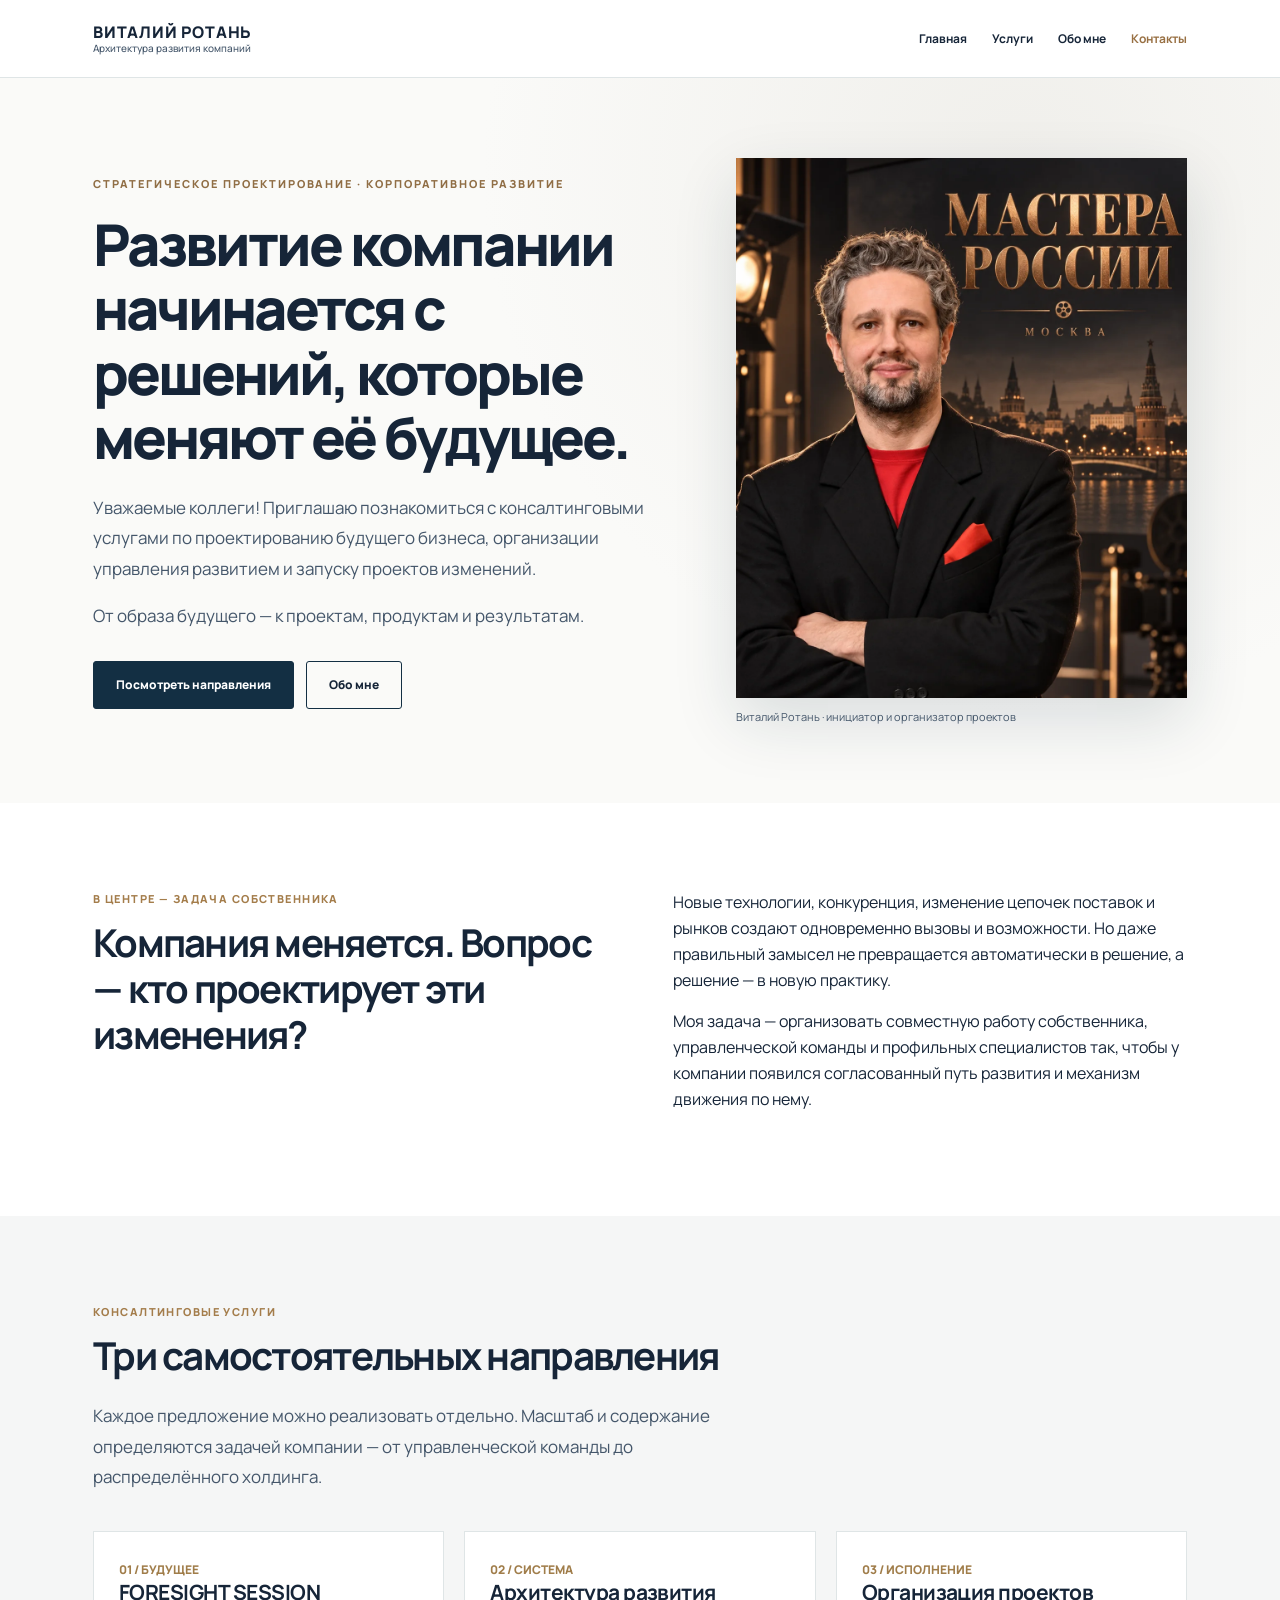
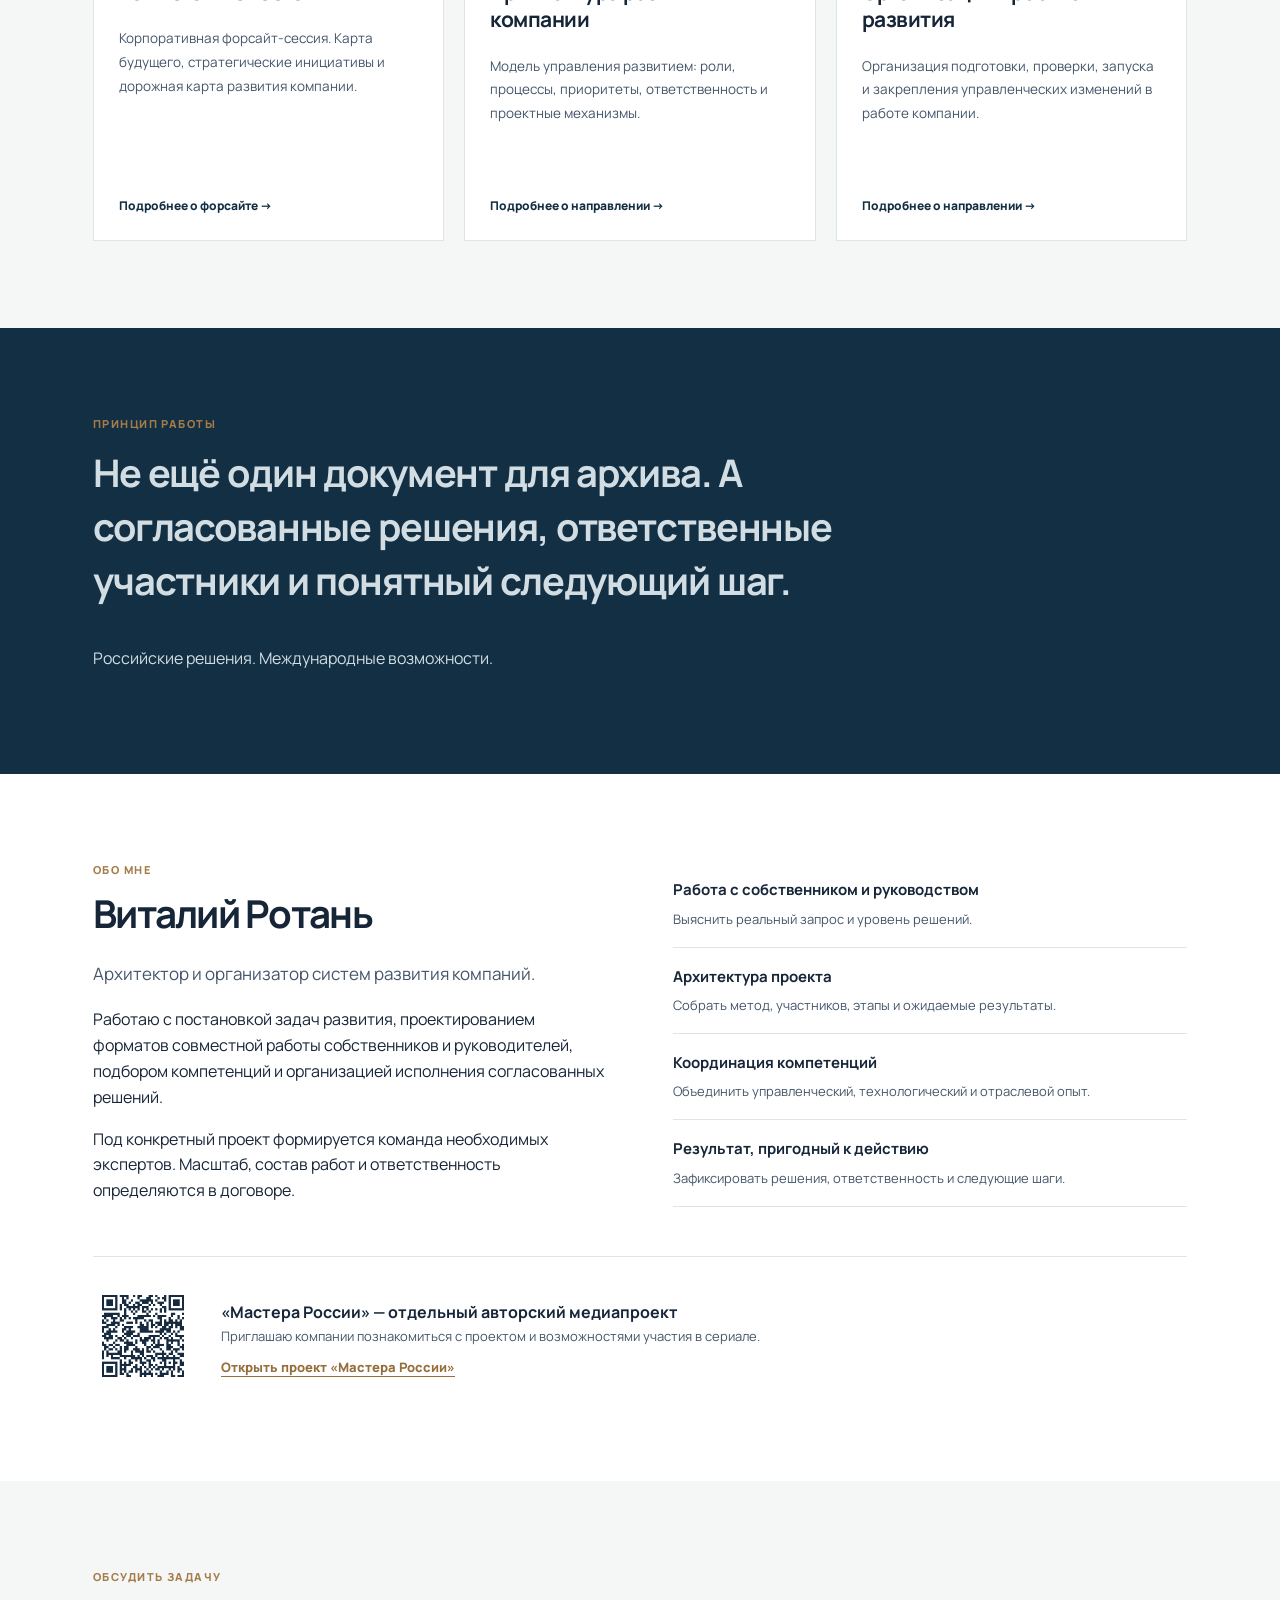
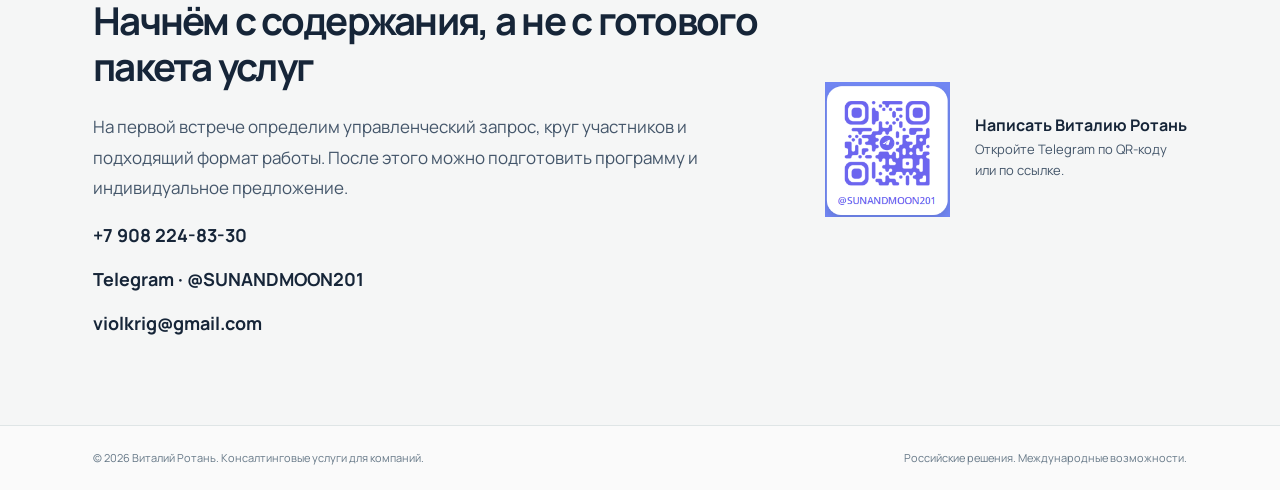
==== index.html @ f014b750 "Initial commit" ====
<!doctype html><html lang="ru"><head><meta charset="UTF-8"><meta name="viewport" content="width=device-width,initial-scale=1"><meta name="description" content="Архитектура развития компаний, форсайт-сессии и организация проектов изменений. Виталий Ротань."><title>Виталий Ротань — консалтинг и развитие компаний</title><link rel="stylesheet" href="style.css"></head><body><header class="header"><div class="container header-inner"><a class="brand" href="index.html">ВИТАЛИЙ РОТАНЬ<small>Архитектура развития компаний</small></a><button class="mobile-menu" type="button" onclick="document.querySelector('.nav').classList.toggle('open')" aria-label="Открыть меню">Меню ☰</button><nav class="nav"><a href="index.html">Главная</a><a href="index.html#services">Услуги</a><a href="index.html#about">Обо мне</a><a class="link-accent" href="index.html#contacts">Контакты</a></nav></div></header><main><section class="hero"><div class="container hero-grid"><div><div class="eyebrow">Стратегическое проектирование · корпоративное развитие</div><h1>Развитие компании начинается с решений, которые меняют её будущее.</h1><p class="lead">Уважаемые коллеги! Приглашаю познакомиться с консалтинговыми услугами по проектированию будущего бизнеса, организации управления развитием и запуску проектов изменений.</p><p class="lead">От образа будущего — к проектам, продуктам и результатам.</p><div class="buttons"><a class="btn dark" href="#services">Посмотреть направления</a><a class="btn" href="#about">Обо мне</a></div></div><div><img class="hero-image" src="portrait.png" alt="Деловой портрет Виталия Ротань на фоне проекта Мастера России"><p class="photo-caption">Виталий Ротань · инициатор и организатор проектов</p></div></div></section>
<section class="section"><div class="container two"><div><div class="overline">В центре — задача собственника</div><h2>Компания меняется. Вопрос — кто проектирует эти изменения?</h2></div><div><p>Новые технологии, конкуренция, изменение цепочек поставок и рынков создают одновременно вызовы и возможности. Но даже правильный замысел не превращается автоматически в решение, а решение — в новую практику.</p><p>Моя задача — организовать совместную работу собственника, управленческой команды и профильных специалистов так, чтобы у компании появился согласованный путь развития и механизм движения по нему.</p></div></div></section>
<section class="section tint" id="services"><div class="container"><div class="overline">Консалтинговые услуги</div><h2>Три самостоятельных направления</h2><p class="lead">Каждое предложение можно реализовать отдельно. Масштаб и содержание определяются задачей компании — от управленческой команды до распределённого холдинга.</p><div class="grid3"><a class="product" href="u1.html"><div class="num">01 / БУДУЩЕЕ</div><h3>FORESIGHT SESSION</h3><p>Корпоративная форсайт-сессия. Карта будущего, стратегические инициативы и дорожная карта развития компании.</p><span class="learn">Подробнее о форсайте →</span></a><a class="product" href="u2.html"><div class="num">02 / СИСТЕМА</div><h3>Архитектура развития компании</h3><p>Модель управления развитием: роли, процессы, приоритеты, ответственность и проектные механизмы.</p><span class="learn">Подробнее о направлении →</span></a><a class="product" href="u3.html"><div class="num">03 / ИСПОЛНЕНИЕ</div><h3>Организация проектов развития</h3><p>Организация подготовки, проверки, запуска и закрепления управленческих изменений в работе компании.</p><span class="learn">Подробнее о направлении →</span></a></div></div></section>
<section class="section deep"><div class="container"><div class="overline">Принцип работы</div><p class="statement">Не ещё один документ для архива. А согласованные решения, ответственные участники и понятный следующий шаг.</p><p>Российские решения. Международные возможности.</p></div></section>
<section class="section" id="about"><div class="container two"><div><div class="overline">Обо мне</div><h2>Виталий Ротань</h2><p class="lead">Архитектор и организатор систем развития компаний.</p><p>Работаю с постановкой задач развития, проектированием форматов совместной работы собственников и руководителей, подбором компетенций и организацией исполнения согласованных решений.</p><p>Под конкретный проект формируется команда необходимых экспертов. Масштаб, состав работ и ответственность определяются в договоре.</p></div><div><ul class="rule-list"><li><strong>Работа с собственником и руководством</strong><span>Выяснить реальный запрос и уровень решений.</span></li><li><strong>Архитектура проекта</strong><span>Собрать метод, участников, этапы и ожидаемые результаты.</span></li><li><strong>Координация компетенций</strong><span>Объединить управленческий, технологический и отраслевой опыт.</span></li><li><strong>Результат, пригодный к действию</strong><span>Зафиксировать решения, ответственность и следующие шаги.</span></li></ul></div></div><div class="container"><div class="project-callout"><a href="https://vitaliyrotan.github.io/masters-russia/#idea" target="_blank" rel="noopener"><img src="masters-qr.png" alt="QR-код проекта Мастера России"></a><div><strong>«Мастера России» — отдельный авторский медиапроект</strong><p>Приглашаю компании познакомиться с проектом и возможностями участия в сериале.</p><a class="textlink" href="https://vitaliyrotan.github.io/masters-russia/#idea" target="_blank" rel="noopener">Открыть проект «Мастера России»</a></div></div></div></section></main><section class="section tint" id="contacts"><div class="container contact-wrap"><div><div class="overline">Обсудить задачу</div><h2>Начнём с содержания, а не с готового пакета услуг</h2><p class="lead">На первой встрече определим управленческий запрос, круг участников и подходящий формат работы. После этого можно подготовить программу и индивидуальное предложение.</p><div class="contact-lines"><a href="tel:+79082248330">+7 908 224-83-30</a><a href="https://t.me/SUNANDMOON201" target="_blank" rel="noopener">Telegram · @SUNANDMOON201</a><a href="mailto:violkrig@gmail.com">violkrig@gmail.com</a></div></div><div class="qr-card"><a href="https://t.me/SUNANDMOON201" target="_blank" rel="noopener"><img src="telegram-qr.png" alt="QR-код Telegram Виталия Ротань"></a><div><strong>Написать Виталию Ротань</strong><p class="small">Откройте Telegram по QR-коду или по ссылке.</p></div></div></div></section><footer class="footer"><div class="container footer-inner"><span>© 2026 Виталий Ротань. Консалтинговые услуги для компаний.</span><span>Российские решения. Международные возможности.</span></div></footer></body></html>
---- style.css ----
@import url('https://fonts.googleapis.com/css2?family=Manrope:wght@400;500;600;700;800&display=swap');
:root{--ink:#162538;--mid:#44566a;--pale:#f5f6f5;--line:#dfe5e6;--accent:#b28a51;--deep:#132f43;--white:#fff}*{box-sizing:border-box}html{scroll-behavior:smooth}body{margin:0;font-family:Manrope,Arial,sans-serif;color:var(--ink);background:white;line-height:1.62}a{color:inherit;text-decoration:none}button{font:inherit}.container{max-width:1170px;margin:auto;padding:0 38px}.header{position:sticky;top:0;z-index:20;background:rgba(255,255,255,.96);border-bottom:1px solid var(--line);backdrop-filter:blur(16px)}.header-inner{display:flex;align-items:center;justify-content:space-between;min-height:77px;gap:22px}.brand{font-size:16px;letter-spacing:.05em;font-weight:800;line-height:1.25}.brand small{display:block;font-weight:500;letter-spacing:0;font-size:10px;color:var(--mid)}.nav{display:flex;gap:25px;align-items:center}.nav a{font-size:12px;font-weight:700}.nav a:hover{color:#946d3b}.link-accent{color:#987043!important}.hero{padding:80px 0 77px;background:radial-gradient(circle at 80% 13%,#f0efeb,transparent 45%),#fafaf8}.eyebrow{font-size:11px;text-transform:uppercase;letter-spacing:.18em;color:#906e45;font-weight:800}.hero-grid{display:grid;grid-template-columns:1.12fr .88fr;gap:70px;align-items:center}h1,h2,h3,p{margin-top:0}h1{font-size:clamp(38px,4.5vw,64px);line-height:1.12;letter-spacing:-.052em;margin:19px 0 23px;font-weight:800}h2{font-size:clamp(29px,3vw,42px);line-height:1.2;letter-spacing:-.045em;margin:0 0 22px}h3{font-size:21px;letter-spacing:-.025em;line-height:1.3}.lead{font-size:17px;line-height:1.8;color:var(--mid);max-width:650px}.small{font-size:13px;color:var(--mid)}.buttons{display:flex;gap:12px;flex-wrap:wrap;margin-top:29px}.btn{display:inline-flex;justify-content:center;align-items:center;min-height:48px;padding:12px 22px;border:1px solid var(--deep);font-size:12px;font-weight:800;border-radius:3px;transition:.15s}.btn.dark{background:var(--deep);color:white}.btn:hover{transform:translateY(-2px)}.hero-image{width:100%;max-height:540px;object-fit:cover;object-position:center 16%;display:block;box-shadow:0 23px 60px #182f3f24}.photo-caption{margin:10px 0 0;color:var(--mid);font-size:11px}.section{padding:87px 0}.section.tint{background:#f5f6f6}.section.deep{background:var(--deep);color:white}.section.deep p{color:#d1dde2}.overline{font-size:11px;letter-spacing:.13em;text-transform:uppercase;color:#a47d4b;font-weight:800;margin-bottom:12px}.intro{max-width:770px}.intro p{font-size:16px;color:var(--mid)}.grid3{display:grid;grid-template-columns:repeat(3,1fr);gap:20px;margin-top:38px}.product{border:1px solid var(--line);padding:28px 25px 24px;min-height:310px;display:flex;flex-direction:column;background:white}.product .num{color:#a07d4a;font-weight:800;font-size:12px}.product p{font-size:13.5px;color:var(--mid);line-height:1.75}.product .learn{margin-top:auto;font-weight:800;font-size:12px;padding-top:22px;color:var(--deep)}.product:hover{border-color:#b39465;box-shadow:0 12px 35px #10263c10}.statement{font-size:clamp(24px,3vw,38px);max-width:900px;line-height:1.43;font-weight:700;letter-spacing:-.03em}.two{display:grid;grid-template-columns:1fr 1fr;gap:65px;align-items:start}.rule-list{list-style:none;margin:0;padding:0}.rule-list li{padding:17px 0;border-bottom:1px solid var(--line)}.rule-list strong{display:block;font-size:15px}.rule-list span{display:block;color:var(--mid);font-size:13px;margin-top:6px}.identity{display:grid;grid-template-columns:150px 1fr;gap:34px;align-items:center}.identity img{width:150px;height:192px;object-fit:cover;object-position:center 9%}.project-callout{display:flex;align-items:center;gap:28px;border-top:1px solid var(--line);padding-top:29px;margin-top:36px}.project-callout img{width:100px;height:100px;object-fit:contain}.project-callout p{font-size:13px;color:var(--mid);margin-bottom:7px}.textlink{font-weight:800;font-size:13px;color:#966e3c;text-decoration:underline;text-underline-offset:4px}.contact-wrap{display:grid;grid-template-columns:1.3fr .7fr;gap:45px;align-items:center}.contact-lines{display:flex;flex-direction:column;gap:15px;font-size:18px;font-weight:700}.contact-lines a:hover{text-decoration:underline}.qr-card{display:flex;align-items:center;gap:20px}.qr-card img{width:135px;height:135px;object-fit:contain}.footer{border-top:1px solid var(--line);padding:23px 0;background:#fafafa;color:#667887;font-size:11px}.footer-inner{display:flex;justify-content:space-between;gap:12px}.subhero{padding:75px 0 72px;background:#f7f8f7}.subhero h1{max-width:950px}.subhero .lead{max-width:850px}.steps{counter-reset:step;display:grid;grid-template-columns:repeat(2,1fr);gap:18px;margin-top:35px}.step{padding:28px;border:1px solid var(--line);background:white}.step .n{font-size:12px;color:#a07d4a;font-weight:800}.step h3{margin:10px 0}.step p{font-size:13px;color:var(--mid);margin:0}.results{display:grid;grid-template-columns:repeat(3,1fr);gap:18px}.result{padding:23px;border-left:2px solid var(--accent);background:#fff}.result h3{font-size:16px}.result p{font-size:13px;color:var(--mid)}.banner{background:#f2f3f1;border-left:3px solid var(--accent);padding:27px 30px;margin-top:35px;font-size:15px}.mini-link{display:inline-block;margin-top:17px;font-size:12px;font-weight:800;text-decoration:underline;text-underline-offset:3px}.mobile-menu{display:none}.no-wrap{white-space:nowrap}
@media(max-width:840px){.container{padding:0 22px}.nav{gap:15px}.nav a{font-size:11px}.hero{padding:50px 0}.hero-grid{grid-template-columns:1fr;gap:28px}.hero-image{max-height:440px;object-fit:contain;object-position:left}.grid3,.results{grid-template-columns:1fr}.product{min-height:auto}.section{padding:62px 0}.two,.contact-wrap{grid-template-columns:1fr;gap:26px}.steps{grid-template-columns:1fr}.identity{grid-template-columns:110px 1fr;gap:18px}.identity img{width:110px;height:145px}.project-callout{gap:13px}.project-callout img{width:72px;height:72px}.contact-lines{font-size:15px}}
@media(max-width:570px){.header-inner{min-height:66px}.nav{display:none}.mobile-menu{display:block;background:transparent;border:0;color:var(--deep);font-weight:800;cursor:pointer}.nav.open{display:flex;position:absolute;top:65px;left:0;right:0;flex-direction:column;align-items:flex-start;gap:0;padding:12px 22px 20px;background:white;border-bottom:1px solid var(--line)}.nav.open a{padding:10px 0;width:100%;font-size:13px}h1{font-size:36px}.lead{font-size:15px}.buttons{flex-direction:column;align-items:stretch}.btn{width:100%}.contact-wrap{gap:24px}.footer-inner{flex-direction:column}.qr-card img{width:110px;height:110px}}
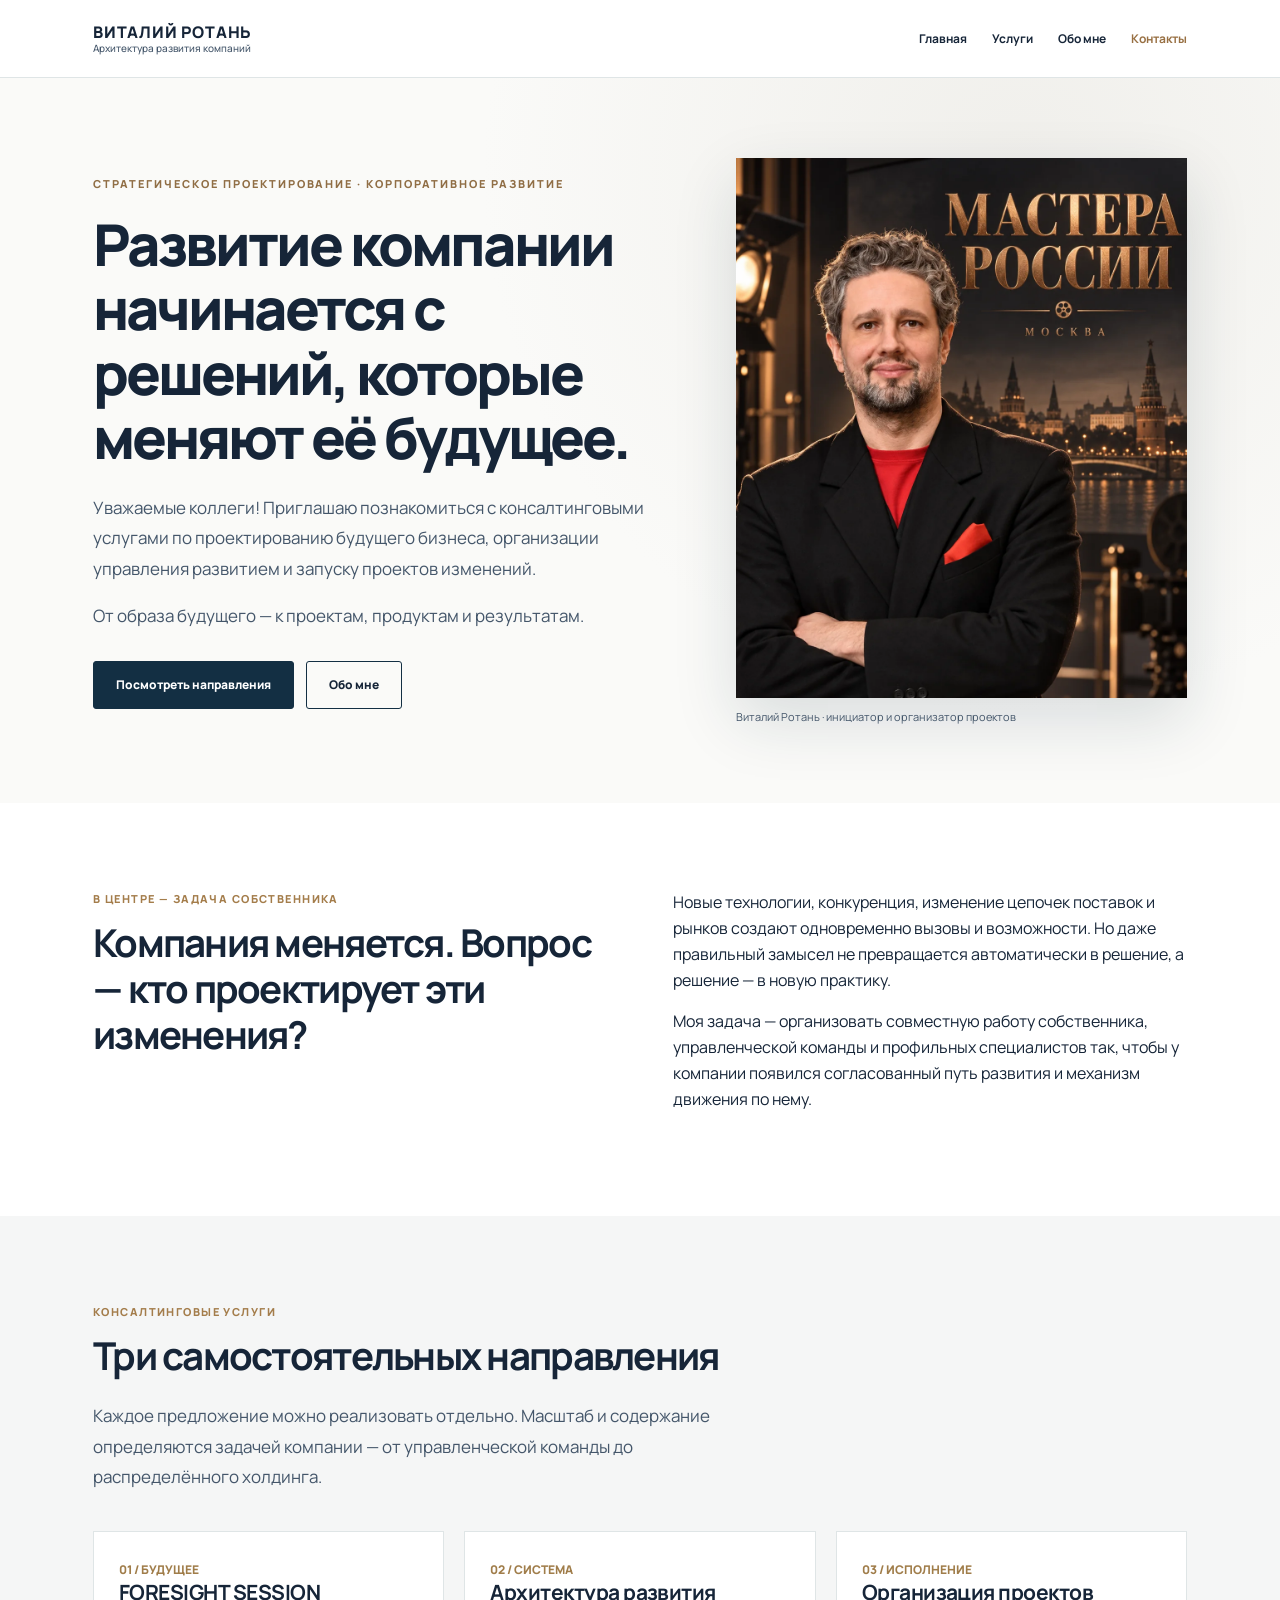
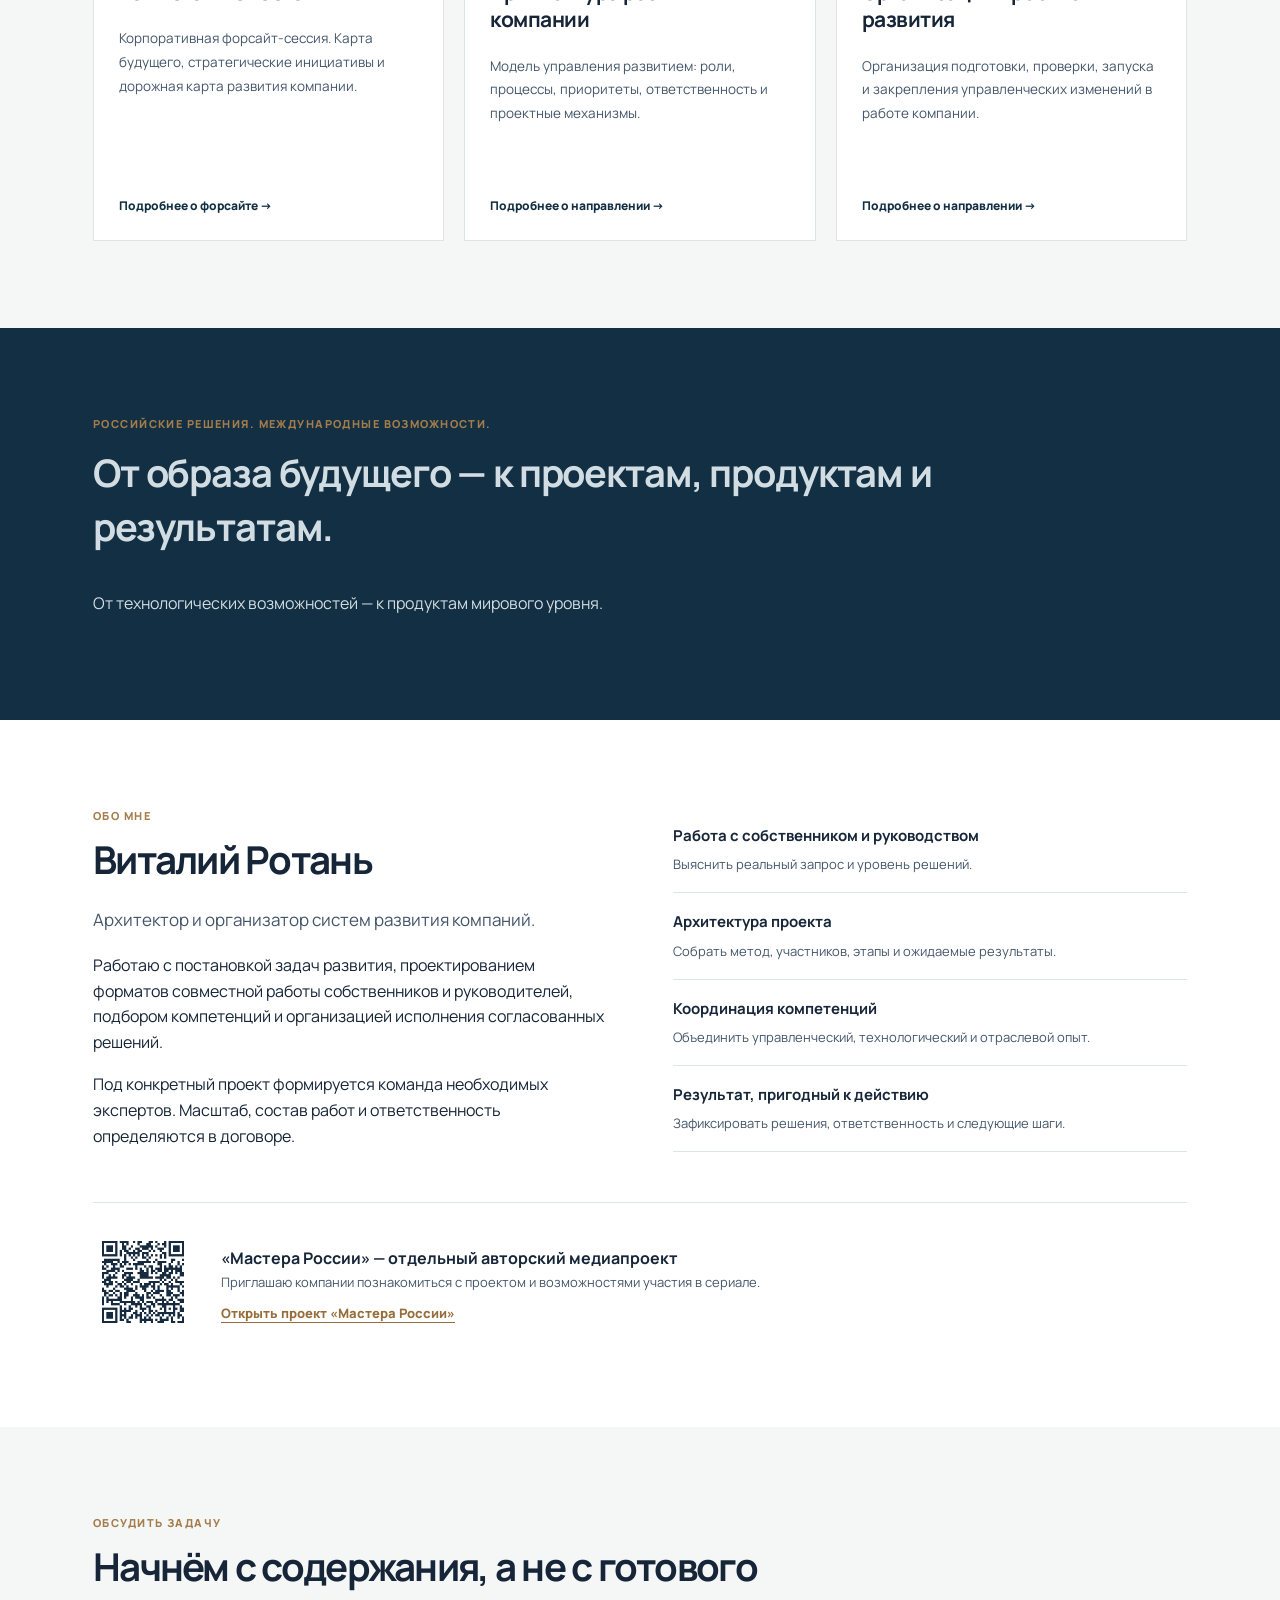
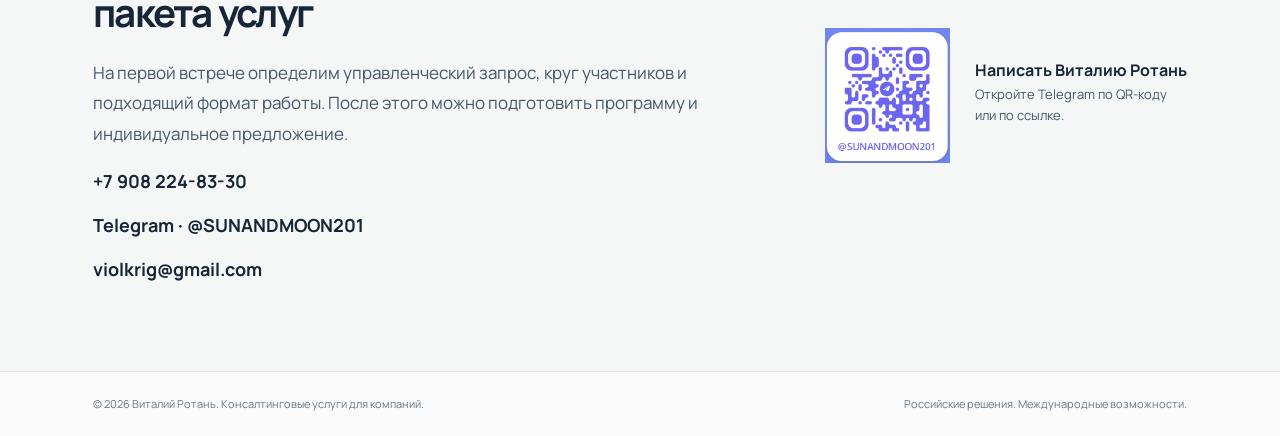
==== commit 42963ae1: "234" ====
--- a/index.html
+++ b/index.html
@@ -1,5 +1,6 @@
-<!doctype html><html lang="ru"><head><meta charset="UTF-8"><meta name="viewport" content="width=device-width,initial-scale=1"><meta name="description" content="Архитектура развития компаний, форсайт-сессии и организация проектов изменений. Виталий Ротань."><title>Виталий Ротань — консалтинг и развитие компаний</title><link rel="stylesheet" href="style.css"></head><body><header class="header"><div class="container header-inner"><a class="brand" href="index.html">ВИТАЛИЙ РОТАНЬ<small>Архитектура развития компаний</small></a><button class="mobile-menu" type="button" onclick="document.querySelector('.nav').classList.toggle('open')" aria-label="Открыть меню">Меню ☰</button><nav class="nav"><a href="index.html">Главная</a><a href="index.html#services">Услуги</a><a href="index.html#about">Обо мне</a><a class="link-accent" href="index.html#contacts">Контакты</a></nav></div></header><main><section class="hero"><div class="container hero-grid"><div><div class="eyebrow">Стратегическое проектирование · корпоративное развитие</div><h1>Развитие компании начинается с решений, которые меняют её будущее.</h1><p class="lead">Уважаемые коллеги! Приглашаю познакомиться с консалтинговыми услугами по проектированию будущего бизнеса, организации управления развитием и запуску проектов изменений.</p><p class="lead">От образа будущего — к проектам, продуктам и результатам.</p><div class="buttons"><a class="btn dark" href="#services">Посмотреть направления</a><a class="btn" href="#about">Обо мне</a></div></div><div><img class="hero-image" src="portrait.png" alt="Деловой портрет Виталия Ротань на фоне проекта Мастера России"><p class="photo-caption">Виталий Ротань · инициатор и организатор проектов</p></div></div></section>
+<!DOCTYPE html>
+<html lang="ru"><head><meta charset="utf-8"/><meta content="width=device-width,initial-scale=1" name="viewport"/><meta content="Архитектура развития компаний, форсайт-сессии и организация проектов изменений. Виталий Ротань." name="description"/><title>Виталий Ротань — консалтинг и развитие компаний</title><link href="style.css" rel="stylesheet"/></head><body><header class="header"><div class="container header-inner"><a class="brand" href="index.html">ВИТАЛИЙ РОТАНЬ<small>Архитектура развития компаний</small></a><button aria-label="Открыть меню" class="mobile-menu" onclick="document.querySelector('.nav').classList.toggle('open')" type="button">Меню ☰</button><nav class="nav"><a href="index.html">Главная</a><a href="index.html#services">Услуги</a><a href="index.html#about">Обо мне</a><a class="link-accent" href="index.html#contacts">Контакты</a></nav></div></header><main><section class="hero"><div class="container hero-grid"><div><div class="eyebrow">Стратегическое проектирование · корпоративное развитие</div><h1>Развитие компании начинается с решений, которые меняют её будущее.</h1><p class="lead">Уважаемые коллеги! Приглашаю познакомиться с консалтинговыми услугами по проектированию будущего бизнеса, организации управления развитием и запуску проектов изменений.</p><p class="lead">От образа будущего — к проектам, продуктам и результатам.</p><div class="buttons"><a class="btn dark" href="#services">Посмотреть направления</a><a class="btn" href="#about">Обо мне</a></div></div><div><img alt="Деловой портрет Виталия Ротань на фоне проекта Мастера России" class="hero-image" src="portrait.png"/><p class="photo-caption">Виталий Ротань · инициатор и организатор проектов</p></div></div></section>
 <section class="section"><div class="container two"><div><div class="overline">В центре — задача собственника</div><h2>Компания меняется. Вопрос — кто проектирует эти изменения?</h2></div><div><p>Новые технологии, конкуренция, изменение цепочек поставок и рынков создают одновременно вызовы и возможности. Но даже правильный замысел не превращается автоматически в решение, а решение — в новую практику.</p><p>Моя задача — организовать совместную работу собственника, управленческой команды и профильных специалистов так, чтобы у компании появился согласованный путь развития и механизм движения по нему.</p></div></div></section>
 <section class="section tint" id="services"><div class="container"><div class="overline">Консалтинговые услуги</div><h2>Три самостоятельных направления</h2><p class="lead">Каждое предложение можно реализовать отдельно. Масштаб и содержание определяются задачей компании — от управленческой команды до распределённого холдинга.</p><div class="grid3"><a class="product" href="u1.html"><div class="num">01 / БУДУЩЕЕ</div><h3>FORESIGHT SESSION</h3><p>Корпоративная форсайт-сессия. Карта будущего, стратегические инициативы и дорожная карта развития компании.</p><span class="learn">Подробнее о форсайте →</span></a><a class="product" href="u2.html"><div class="num">02 / СИСТЕМА</div><h3>Архитектура развития компании</h3><p>Модель управления развитием: роли, процессы, приоритеты, ответственность и проектные механизмы.</p><span class="learn">Подробнее о направлении →</span></a><a class="product" href="u3.html"><div class="num">03 / ИСПОЛНЕНИЕ</div><h3>Организация проектов развития</h3><p>Организация подготовки, проверки, запуска и закрепления управленческих изменений в работе компании.</p><span class="learn">Подробнее о направлении →</span></a></div></div></section>
-<section class="section deep"><div class="container"><div class="overline">Принцип работы</div><p class="statement">Не ещё один документ для архива. А согласованные решения, ответственные участники и понятный следующий шаг.</p><p>Российские решения. Международные возможности.</p></div></section>
-<section class="section" id="about"><div class="container two"><div><div class="overline">Обо мне</div><h2>Виталий Ротань</h2><p class="lead">Архитектор и организатор систем развития компаний.</p><p>Работаю с постановкой задач развития, проектированием форматов совместной работы собственников и руководителей, подбором компетенций и организацией исполнения согласованных решений.</p><p>Под конкретный проект формируется команда необходимых экспертов. Масштаб, состав работ и ответственность определяются в договоре.</p></div><div><ul class="rule-list"><li><strong>Работа с собственником и руководством</strong><span>Выяснить реальный запрос и уровень решений.</span></li><li><strong>Архитектура проекта</strong><span>Собрать метод, участников, этапы и ожидаемые результаты.</span></li><li><strong>Координация компетенций</strong><span>Объединить управленческий, технологический и отраслевой опыт.</span></li><li><strong>Результат, пригодный к действию</strong><span>Зафиксировать решения, ответственность и следующие шаги.</span></li></ul></div></div><div class="container"><div class="project-callout"><a href="https://vitaliyrotan.github.io/masters-russia/#idea" target="_blank" rel="noopener"><img src="masters-qr.png" alt="QR-код проекта Мастера России"></a><div><strong>«Мастера России» — отдельный авторский медиапроект</strong><p>Приглашаю компании познакомиться с проектом и возможностями участия в сериале.</p><a class="textlink" href="https://vitaliyrotan.github.io/masters-russia/#idea" target="_blank" rel="noopener">Открыть проект «Мастера России»</a></div></div></div></section></main><section class="section tint" id="contacts"><div class="container contact-wrap"><div><div class="overline">Обсудить задачу</div><h2>Начнём с содержания, а не с готового пакета услуг</h2><p class="lead">На первой встрече определим управленческий запрос, круг участников и подходящий формат работы. После этого можно подготовить программу и индивидуальное предложение.</p><div class="contact-lines"><a href="tel:+79082248330">+7 908 224-83-30</a><a href="https://t.me/SUNANDMOON201" target="_blank" rel="noopener">Telegram · @SUNANDMOON201</a><a href="mailto:violkrig@gmail.com">violkrig@gmail.com</a></div></div><div class="qr-card"><a href="https://t.me/SUNANDMOON201" target="_blank" rel="noopener"><img src="telegram-qr.png" alt="QR-код Telegram Виталия Ротань"></a><div><strong>Написать Виталию Ротань</strong><p class="small">Откройте Telegram по QR-коду или по ссылке.</p></div></div></div></section><footer class="footer"><div class="container footer-inner"><span>© 2026 Виталий Ротань. Консалтинговые услуги для компаний.</span><span>Российские решения. Международные возможности.</span></div></footer></body></html>+<section class="section deep"><div class="container"><div class="overline">Российские решения. Международные возможности.</div><p class="statement">От образа будущего — к проектам, продуктам и результатам.</p><p>От технологических возможностей — к продуктам мирового уровня.</p></div></section>
+<section class="section" id="about"><div class="container two"><div><div class="overline">Обо мне</div><h2>Виталий Ротань</h2><p class="lead">Архитектор и организатор систем развития компаний.</p><p>Работаю с постановкой задач развития, проектированием форматов совместной работы собственников и руководителей, подбором компетенций и организацией исполнения согласованных решений.</p><p>Под конкретный проект формируется команда необходимых экспертов. Масштаб, состав работ и ответственность определяются в договоре.</p></div><div><ul class="rule-list"><li><strong>Работа с собственником и руководством</strong><span>Выяснить реальный запрос и уровень решений.</span></li><li><strong>Архитектура проекта</strong><span>Собрать метод, участников, этапы и ожидаемые результаты.</span></li><li><strong>Координация компетенций</strong><span>Объединить управленческий, технологический и отраслевой опыт.</span></li><li><strong>Результат, пригодный к действию</strong><span>Зафиксировать решения, ответственность и следующие шаги.</span></li></ul></div></div><div class="container"><div class="project-callout"><a href="https://vitaliyrotan.github.io/masters-russia/#idea" rel="noopener" target="_blank"><img alt="QR-код проекта Мастера России" src="masters-qr.png"/></a><div><strong>«Мастера России» — отдельный авторский медиапроект</strong><p>Приглашаю компании познакомиться с проектом и возможностями участия в сериале.</p><a class="textlink" href="https://vitaliyrotan.github.io/masters-russia/#idea" rel="noopener" target="_blank">Открыть проект «Мастера России»</a></div></div></div></section></main><section class="section tint" id="contacts"><div class="container contact-wrap"><div><div class="overline">Обсудить задачу</div><h2>Начнём с содержания, а не с готового пакета услуг</h2><p class="lead">На первой встрече определим управленческий запрос, круг участников и подходящий формат работы. После этого можно подготовить программу и индивидуальное предложение.</p><div class="contact-lines"><a href="tel:+79082248330">+7 908 224-83-30</a><a href="https://t.me/SUNANDMOON201" rel="noopener" target="_blank">Telegram · @SUNANDMOON201</a><a href="mailto:violkrig@gmail.com">violkrig@gmail.com</a></div></div><div class="qr-card"><a href="https://t.me/SUNANDMOON201" rel="noopener" target="_blank"><img alt="QR-код Telegram Виталия Ротань" src="telegram-qr.png"/></a><div><strong>Написать Виталию Ротань</strong><p class="small">Откройте Telegram по QR-коду или по ссылке.</p></div></div></div></section><footer class="footer"><div class="container footer-inner"><span>© 2026 Виталий Ротань. Консалтинговые услуги для компаний.</span><span>Российские решения. Международные возможности.</span></div></footer></body></html>
--- a/style.css
+++ b/style.css
@@ -3,3 +3,5 @@
 :root{--ink:#162538;--mid:#44566a;--pale:#f5f6f5;--line:#dfe5e6;--accent:#b28a51;--deep:#132f43;--white:#fff}*{box-sizing:border-box}html{scroll-behavior:smooth}body{margin:0;font-family:Manrope,Arial,sans-serif;color:var(--ink);background:white;line-height:1.62}a{color:inherit;text-decoration:none}button{font:inherit}.container{max-width:1170px;margin:auto;padding:0 38px}.header{position:sticky;top:0;z-index:20;background:rgba(255,255,255,.96);border-bottom:1px solid var(--line);backdrop-filter:blur(16px)}.header-inner{display:flex;align-items:center;justify-content:space-between;min-height:77px;gap:22px}.brand{font-size:16px;letter-spacing:.05em;font-weight:800;line-height:1.25}.brand small{display:block;font-weight:500;letter-spacing:0;font-size:10px;color:var(--mid)}.nav{display:flex;gap:25px;align-items:center}.nav a{font-size:12px;font-weight:700}.nav a:hover{color:#946d3b}.link-accent{color:#987043!important}.hero{padding:80px 0 77px;background:radial-gradient(circle at 80% 13%,#f0efeb,transparent 45%),#fafaf8}.eyebrow{font-size:11px;text-transform:uppercase;letter-spacing:.18em;color:#906e45;font-weight:800}.hero-grid{display:grid;grid-template-columns:1.12fr .88fr;gap:70px;align-items:center}h1,h2,h3,p{margin-top:0}h1{font-size:clamp(38px,4.5vw,64px);line-height:1.12;letter-spacing:-.052em;margin:19px 0 23px;font-weight:800}h2{font-size:clamp(29px,3vw,42px);line-height:1.2;letter-spacing:-.045em;margin:0 0 22px}h3{font-size:21px;letter-spacing:-.025em;line-height:1.3}.lead{font-size:17px;line-height:1.8;color:var(--mid);max-width:650px}.small{font-size:13px;color:var(--mid)}.buttons{display:flex;gap:12px;flex-wrap:wrap;margin-top:29px}.btn{display:inline-flex;justify-content:center;align-items:center;min-height:48px;padding:12px 22px;border:1px solid var(--deep);font-size:12px;font-weight:800;border-radius:3px;transition:.15s}.btn.dark{background:var(--deep);color:white}.btn:hover{transform:translateY(-2px)}.hero-image{width:100%;max-height:540px;object-fit:cover;object-position:center 16%;display:block;box-shadow:0 23px 60px #182f3f24}.photo-caption{margin:10px 0 0;color:var(--mid);font-size:11px}.section{padding:87px 0}.section.tint{background:#f5f6f6}.section.deep{background:var(--deep);color:white}.section.deep p{color:#d1dde2}.overline{font-size:11px;letter-spacing:.13em;text-transform:uppercase;color:#a47d4b;font-weight:800;margin-bottom:12px}.intro{max-width:770px}.intro p{font-size:16px;color:var(--mid)}.grid3{display:grid;grid-template-columns:repeat(3,1fr);gap:20px;margin-top:38px}.product{border:1px solid var(--line);padding:28px 25px 24px;min-height:310px;display:flex;flex-direction:column;background:white}.product .num{color:#a07d4a;font-weight:800;font-size:12px}.product p{font-size:13.5px;color:var(--mid);line-height:1.75}.product .learn{margin-top:auto;font-weight:800;font-size:12px;padding-top:22px;color:var(--deep)}.product:hover{border-color:#b39465;box-shadow:0 12px 35px #10263c10}.statement{font-size:clamp(24px,3vw,38px);max-width:900px;line-height:1.43;font-weight:700;letter-spacing:-.03em}.two{display:grid;grid-template-columns:1fr 1fr;gap:65px;align-items:start}.rule-list{list-style:none;margin:0;padding:0}.rule-list li{padding:17px 0;border-bottom:1px solid var(--line)}.rule-list strong{display:block;font-size:15px}.rule-list span{display:block;color:var(--mid);font-size:13px;margin-top:6px}.identity{display:grid;grid-template-columns:150px 1fr;gap:34px;align-items:center}.identity img{width:150px;height:192px;object-fit:cover;object-position:center 9%}.project-callout{display:flex;align-items:center;gap:28px;border-top:1px solid var(--line);padding-top:29px;margin-top:36px}.project-callout img{width:100px;height:100px;object-fit:contain}.project-callout p{font-size:13px;color:var(--mid);margin-bottom:7px}.textlink{font-weight:800;font-size:13px;color:#966e3c;text-decoration:underline;text-underline-offset:4px}.contact-wrap{display:grid;grid-template-columns:1.3fr .7fr;gap:45px;align-items:center}.contact-lines{display:flex;flex-direction:column;gap:15px;font-size:18px;font-weight:700}.contact-lines a:hover{text-decoration:underline}.qr-card{display:flex;align-items:center;gap:20px}.qr-card img{width:135px;height:135px;object-fit:contain}.footer{border-top:1px solid var(--line);padding:23px 0;background:#fafafa;color:#667887;font-size:11px}.footer-inner{display:flex;justify-content:space-between;gap:12px}.subhero{padding:75px 0 72px;background:#f7f8f7}.subhero h1{max-width:950px}.subhero .lead{max-width:850px}.steps{counter-reset:step;display:grid;grid-template-columns:repeat(2,1fr);gap:18px;margin-top:35px}.step{padding:28px;border:1px solid var(--line);background:white}.step .n{font-size:12px;color:#a07d4a;font-weight:800}.step h3{margin:10px 0}.step p{font-size:13px;color:var(--mid);margin:0}.results{display:grid;grid-template-columns:repeat(3,1fr);gap:18px}.result{padding:23px;border-left:2px solid var(--accent);background:#fff}.result h3{font-size:16px}.result p{font-size:13px;color:var(--mid)}.banner{background:#f2f3f1;border-left:3px solid var(--accent);padding:27px 30px;margin-top:35px;font-size:15px}.mini-link{display:inline-block;margin-top:17px;font-size:12px;font-weight:800;text-decoration:underline;text-underline-offset:3px}.mobile-menu{display:none}.no-wrap{white-space:nowrap}
 @media(max-width:840px){.container{padding:0 22px}.nav{gap:15px}.nav a{font-size:11px}.hero{padding:50px 0}.hero-grid{grid-template-columns:1fr;gap:28px}.hero-image{max-height:440px;object-fit:contain;object-position:left}.grid3,.results{grid-template-columns:1fr}.product{min-height:auto}.section{padding:62px 0}.two,.contact-wrap{grid-template-columns:1fr;gap:26px}.steps{grid-template-columns:1fr}.identity{grid-template-columns:110px 1fr;gap:18px}.identity img{width:110px;height:145px}.project-callout{gap:13px}.project-callout img{width:72px;height:72px}.contact-lines{font-size:15px}}
 @media(max-width:570px){.header-inner{min-height:66px}.nav{display:none}.mobile-menu{display:block;background:transparent;border:0;color:var(--deep);font-weight:800;cursor:pointer}.nav.open{display:flex;position:absolute;top:65px;left:0;right:0;flex-direction:column;align-items:flex-start;gap:0;padding:12px 22px 20px;background:white;border-bottom:1px solid var(--line)}.nav.open a{padding:10px 0;width:100%;font-size:13px}h1{font-size:36px}.lead{font-size:15px}.buttons{flex-direction:column;align-items:stretch}.btn{width:100%}.contact-wrap{gap:24px}.footer-inner{flex-direction:column}.qr-card img{width:110px;height:110px}}
+
+.subhero-layout{display:grid;grid-template-columns:1.2fr .8fr;gap:56px;align-items:center}.subhero-photo{margin:0;max-width:350px;justify-self:end}.subhero-photo img{width:100%;height:auto;display:block;box-shadow:0 22px 45px #1b2b3a19}.personal-intro{font-size:15px;line-height:1.8;color:var(--mid);max-width:670px;margin-top:12px}.subhero-layout h1{font-size:clamp(34px,3.9vw,53px)}@media(max-width:840px){.subhero-layout{grid-template-columns:1fr;gap:26px}.subhero-photo{justify-self:start;max-width:320px}}
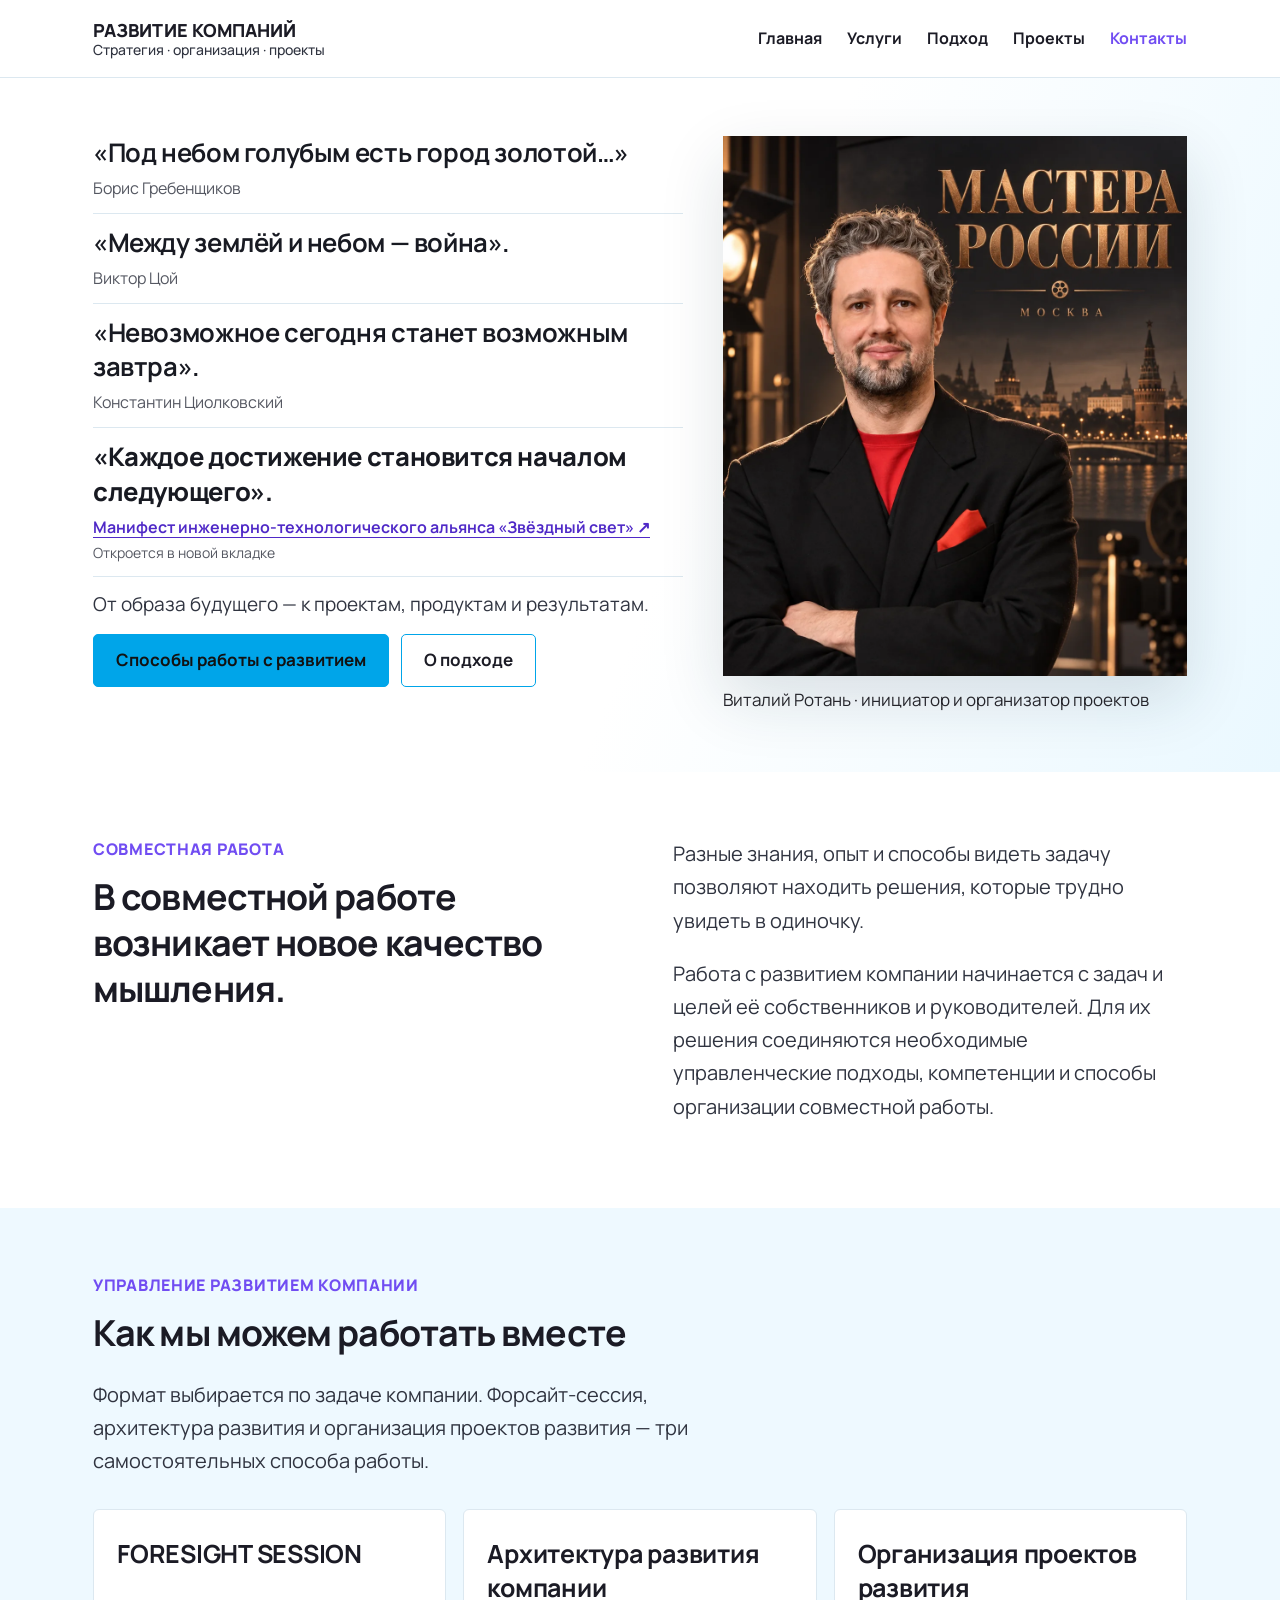
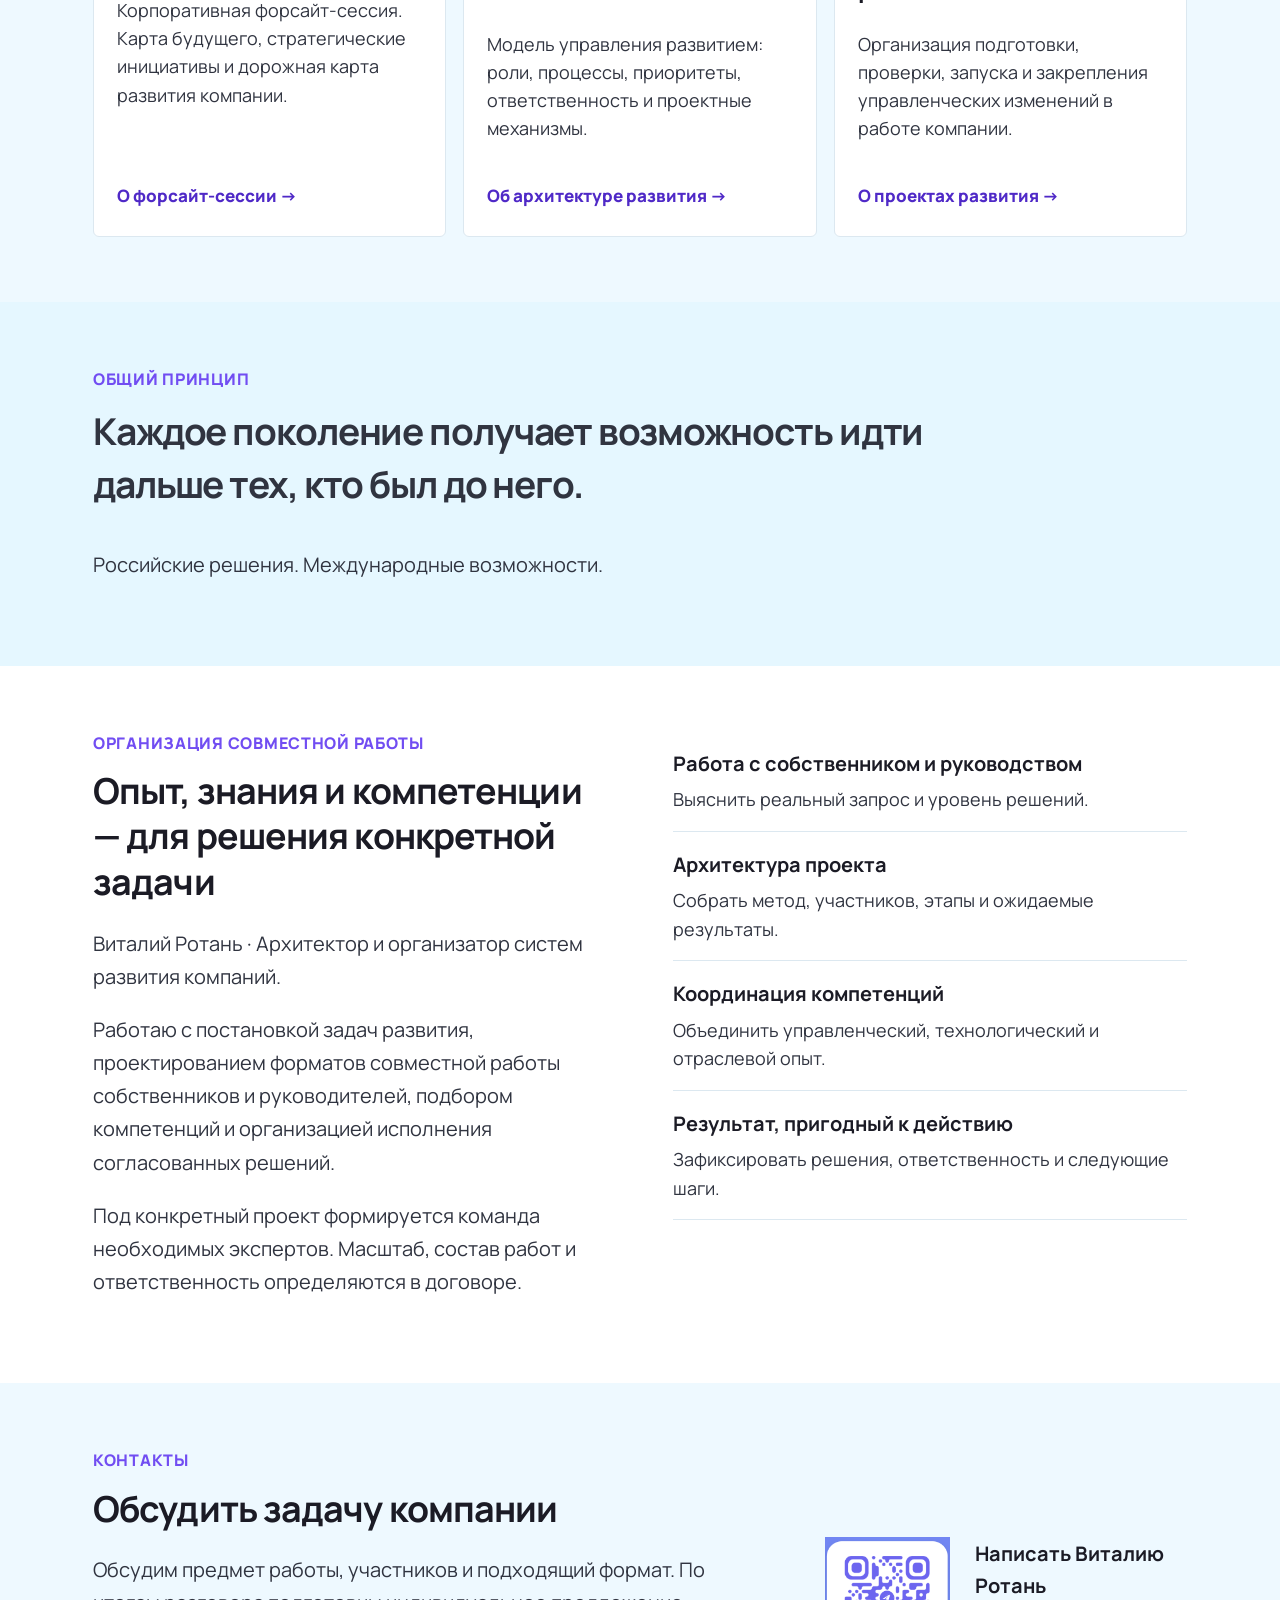
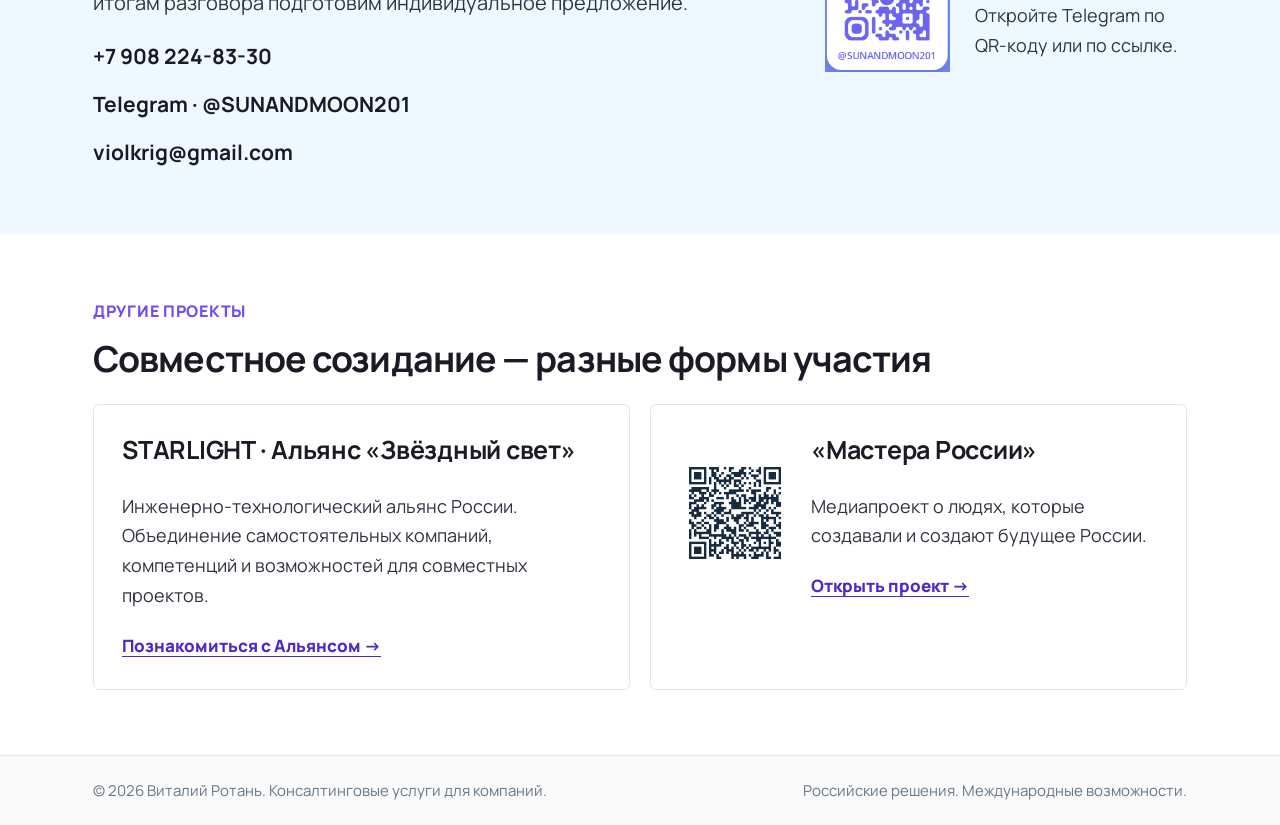
==== commit ddacdfe5: "15" ====
--- a/index.html
+++ b/index.html
@@ -1,6 +1,13 @@
 <!DOCTYPE html>
-<html lang="ru"><head><meta charset="utf-8"/><meta content="width=device-width,initial-scale=1" name="viewport"/><meta content="Архитектура развития компаний, форсайт-сессии и организация проектов изменений. Виталий Ротань." name="description"/><title>Виталий Ротань — консалтинг и развитие компаний</title><link href="style.css" rel="stylesheet"/></head><body><header class="header"><div class="container header-inner"><a class="brand" href="index.html">ВИТАЛИЙ РОТАНЬ<small>Архитектура развития компаний</small></a><button aria-label="Открыть меню" class="mobile-menu" onclick="document.querySelector('.nav').classList.toggle('open')" type="button">Меню ☰</button><nav class="nav"><a href="index.html">Главная</a><a href="index.html#services">Услуги</a><a href="index.html#about">Обо мне</a><a class="link-accent" href="index.html#contacts">Контакты</a></nav></div></header><main><section class="hero"><div class="container hero-grid"><div><div class="eyebrow">Стратегическое проектирование · корпоративное развитие</div><h1>Развитие компании начинается с решений, которые меняют её будущее.</h1><p class="lead">Уважаемые коллеги! Приглашаю познакомиться с консалтинговыми услугами по проектированию будущего бизнеса, организации управления развитием и запуску проектов изменений.</p><p class="lead">От образа будущего — к проектам, продуктам и результатам.</p><div class="buttons"><a class="btn dark" href="#services">Посмотреть направления</a><a class="btn" href="#about">Обо мне</a></div></div><div><img alt="Деловой портрет Виталия Ротань на фоне проекта Мастера России" class="hero-image" src="portrait.png"/><p class="photo-caption">Виталий Ротань · инициатор и организатор проектов</p></div></div></section>
-<section class="section"><div class="container two"><div><div class="overline">В центре — задача собственника</div><h2>Компания меняется. Вопрос — кто проектирует эти изменения?</h2></div><div><p>Новые технологии, конкуренция, изменение цепочек поставок и рынков создают одновременно вызовы и возможности. Но даже правильный замысел не превращается автоматически в решение, а решение — в новую практику.</p><p>Моя задача — организовать совместную работу собственника, управленческой команды и профильных специалистов так, чтобы у компании появился согласованный путь развития и механизм движения по нему.</p></div></div></section>
-<section class="section tint" id="services"><div class="container"><div class="overline">Консалтинговые услуги</div><h2>Три самостоятельных направления</h2><p class="lead">Каждое предложение можно реализовать отдельно. Масштаб и содержание определяются задачей компании — от управленческой команды до распределённого холдинга.</p><div class="grid3"><a class="product" href="u1.html"><div class="num">01 / БУДУЩЕЕ</div><h3>FORESIGHT SESSION</h3><p>Корпоративная форсайт-сессия. Карта будущего, стратегические инициативы и дорожная карта развития компании.</p><span class="learn">Подробнее о форсайте →</span></a><a class="product" href="u2.html"><div class="num">02 / СИСТЕМА</div><h3>Архитектура развития компании</h3><p>Модель управления развитием: роли, процессы, приоритеты, ответственность и проектные механизмы.</p><span class="learn">Подробнее о направлении →</span></a><a class="product" href="u3.html"><div class="num">03 / ИСПОЛНЕНИЕ</div><h3>Организация проектов развития</h3><p>Организация подготовки, проверки, запуска и закрепления управленческих изменений в работе компании.</p><span class="learn">Подробнее о направлении →</span></a></div></div></section>
-<section class="section deep"><div class="container"><div class="overline">Российские решения. Международные возможности.</div><p class="statement">От образа будущего — к проектам, продуктам и результатам.</p><p>От технологических возможностей — к продуктам мирового уровня.</p></div></section>
-<section class="section" id="about"><div class="container two"><div><div class="overline">Обо мне</div><h2>Виталий Ротань</h2><p class="lead">Архитектор и организатор систем развития компаний.</p><p>Работаю с постановкой задач развития, проектированием форматов совместной работы собственников и руководителей, подбором компетенций и организацией исполнения согласованных решений.</p><p>Под конкретный проект формируется команда необходимых экспертов. Масштаб, состав работ и ответственность определяются в договоре.</p></div><div><ul class="rule-list"><li><strong>Работа с собственником и руководством</strong><span>Выяснить реальный запрос и уровень решений.</span></li><li><strong>Архитектура проекта</strong><span>Собрать метод, участников, этапы и ожидаемые результаты.</span></li><li><strong>Координация компетенций</strong><span>Объединить управленческий, технологический и отраслевой опыт.</span></li><li><strong>Результат, пригодный к действию</strong><span>Зафиксировать решения, ответственность и следующие шаги.</span></li></ul></div></div><div class="container"><div class="project-callout"><a href="https://vitaliyrotan.github.io/masters-russia/#idea" rel="noopener" target="_blank"><img alt="QR-код проекта Мастера России" src="masters-qr.png"/></a><div><strong>«Мастера России» — отдельный авторский медиапроект</strong><p>Приглашаю компании познакомиться с проектом и возможностями участия в сериале.</p><a class="textlink" href="https://vitaliyrotan.github.io/masters-russia/#idea" rel="noopener" target="_blank">Открыть проект «Мастера России»</a></div></div></div></section></main><section class="section tint" id="contacts"><div class="container contact-wrap"><div><div class="overline">Обсудить задачу</div><h2>Начнём с содержания, а не с готового пакета услуг</h2><p class="lead">На первой встрече определим управленческий запрос, круг участников и подходящий формат работы. После этого можно подготовить программу и индивидуальное предложение.</p><div class="contact-lines"><a href="tel:+79082248330">+7 908 224-83-30</a><a href="https://t.me/SUNANDMOON201" rel="noopener" target="_blank">Telegram · @SUNANDMOON201</a><a href="mailto:violkrig@gmail.com">violkrig@gmail.com</a></div></div><div class="qr-card"><a href="https://t.me/SUNANDMOON201" rel="noopener" target="_blank"><img alt="QR-код Telegram Виталия Ротань" src="telegram-qr.png"/></a><div><strong>Написать Виталию Ротань</strong><p class="small">Откройте Telegram по QR-коду или по ссылке.</p></div></div></div></section><footer class="footer"><div class="container footer-inner"><span>© 2026 Виталий Ротань. Консалтинговые услуги для компаний.</span><span>Российские решения. Международные возможности.</span></div></footer></body></html>+
+<html lang="ru"><head><meta charset="utf-8"/><meta content="width=device-width,initial-scale=1" name="viewport"/><meta content="Архитектура развития компаний, форсайт-сессии и организация проектов изменений. Виталий Ротань." name="description"/><title>Виталий Ротань — консалтинг и развитие компаний</title><link href="style.css" rel="stylesheet"/></head><body><header class="header"><div class="container header-inner"><a class="brand" href="index.html">РАЗВИТИЕ КОМПАНИЙ<small>Стратегия · организация · проекты</small></a><button aria-label="Открыть меню" class="mobile-menu" onclick="document.querySelector('.nav').classList.toggle('open')" type="button">Меню ☰</button><nav class="nav"><a href="index.html">Главная</a><a href="index.html#services">Услуги</a><a href="index.html#about">Подход</a><a href="index.html#projects">Проекты</a><a class="link-accent" href="index.html#contacts">Контакты</a></nav></div></header><main><section class="hero"><div class="container hero-grid"><div><div aria-label="Мысли о будущем и созидании" class="quote-sequence">
+<figure class="opening-quote"><blockquote>«Под небом голубым есть город золотой…»</blockquote><figcaption>Борис Гребенщиков</figcaption></figure>
+<figure class="opening-quote"><blockquote>«Между землёй и небом — война».</blockquote><figcaption>Виктор Цой</figcaption></figure>
+<figure class="opening-quote"><blockquote>«Невозможное сегодня станет возможным завтра».</blockquote><figcaption>Константин Циолковский</figcaption></figure>
+<figure class="opening-quote closing-quote"><blockquote>«Каждое достижение становится началом следующего».</blockquote><figcaption><a aria-label="Открыть манифест инженерно-технологического альянса Звёздный свет в новой вкладке" class="manifest-link" href="https://vitaliyrotan.github.io/starlight-site555/" rel="noopener noreferrer" target="_blank">Манифест инженерно-технологического альянса «Звёздный свет» <span aria-hidden="true">↗</span></a><span class="opens-new-tab">Откроется в новой вкладке</span></figcaption></figure>
+</div>
+<div class="hero-cta"><p class="hero-tagline">От образа будущего — к проектам, продуктам и результатам.</p><div class="buttons"><a class="btn dark" href="#services">Способы работы с развитием</a><a class="btn" href="#about">О подходе</a></div></div></div><div><img alt="Деловой портрет Виталия Ротань на фоне проекта Мастера России" class="hero-image" src="portrait.png"/><p class="photo-caption">Виталий Ротань · инициатор и организатор проектов</p></div></div></section>
+<section class="section"><div class="container two"><div><div class="overline">Совместная работа</div><h2>В совместной работе возникает новое качество мышления.</h2></div><div><p>Разные знания, опыт и способы видеть задачу позволяют находить решения, которые трудно увидеть в одиночку.</p><p>Работа с развитием компании начинается с задач и целей её собственников и руководителей. Для их решения соединяются необходимые управленческие подходы, компетенции и способы организации совместной работы.</p></div></div></section>
+<section class="section tint" id="services"><div class="container"><div class="overline">Управление развитием компании</div><h2>Как мы можем работать вместе</h2><p class="lead">Формат выбирается по задаче компании. Форсайт-сессия, архитектура развития и организация проектов развития — три самостоятельных способа работы.</p><div class="grid3"><a class="product" href="u1.html"><h3>FORESIGHT SESSION</h3><p>Корпоративная форсайт-сессия. Карта будущего, стратегические инициативы и дорожная карта развития компании.</p><span class="learn">О форсайт-сессии →</span></a><a class="product" href="u2.html"><h3>Архитектура развития компании</h3><p>Модель управления развитием: роли, процессы, приоритеты, ответственность и проектные механизмы.</p><span class="learn">Об архитектуре развития →</span></a><a class="product" href="u3.html"><h3>Организация проектов развития</h3><p>Организация подготовки, проверки, запуска и закрепления управленческих изменений в работе компании.</p><span class="learn">О проектах развития →</span></a></div></div></section>
+<section class="section deep"><div class="container"><div class="overline">Общий принцип</div><p class="statement">Каждое поколение получает возможность идти дальше тех, кто был до него.</p><p>Российские решения. Международные возможности.</p></div></section>
+<section class="section" id="about"><div class="container two"><div><div class="overline">Организация совместной работы</div><h2>Опыт, знания и компетенции — для решения конкретной задачи</h2><p class="lead">Виталий Ротань · Архитектор и организатор систем развития компаний.</p><p>Работаю с постановкой задач развития, проектированием форматов совместной работы собственников и руководителей, подбором компетенций и организацией исполнения согласованных решений.</p><p>Под конкретный проект формируется команда необходимых экспертов. Масштаб, состав работ и ответственность определяются в договоре.</p></div><div><ul class="rule-list"><li><strong>Работа с собственником и руководством</strong><span>Выяснить реальный запрос и уровень решений.</span></li><li><strong>Архитектура проекта</strong><span>Собрать метод, участников, этапы и ожидаемые результаты.</span></li><li><strong>Координация компетенций</strong><span>Объединить управленческий, технологический и отраслевой опыт.</span></li><li><strong>Результат, пригодный к действию</strong><span>Зафиксировать решения, ответственность и следующие шаги.</span></li></ul></div></div><div class="container"></div></section></main><section class="section tint" id="contacts"><div class="container contact-wrap"><div><div class="overline">Контакты</div><h2>Обсудить задачу компании</h2><p class="lead">Обсудим предмет работы, участников и подходящий формат. По итогам разговора подготовим индивидуальное предложение.</p><div class="contact-lines"><a href="tel:+79082248330">+7 908 224-83-30</a><a href="https://t.me/SUNANDMOON201" rel="noopener" target="_blank">Telegram · @SUNANDMOON201</a><a href="mailto:violkrig@gmail.com">violkrig@gmail.com</a></div></div><div class="qr-card"><a href="https://t.me/SUNANDMOON201" rel="noopener" target="_blank"><img alt="QR-код Telegram Виталия Ротань" src="telegram-qr.png"/></a><div><strong>Написать Виталию Ротань</strong><p class="small">Откройте Telegram по QR-коду или по ссылке.</p></div></div></div></section><section class="section projects-section" id="projects"><div class="container"><div class="overline">Другие проекты</div><h2>Совместное созидание — разные формы участия</h2><div class="projects-grid"><article class="project-card"><h3>STARLIGHT · Альянс «Звёздный свет»</h3><p>Инженерно-технологический альянс России. Объединение самостоятельных компаний, компетенций и возможностей для совместных проектов.</p><a class="textlink" href="https://vitaliyrotan.github.io/starlight-site555/" rel="noopener" target="_blank">Познакомиться с Альянсом →</a></article><article class="project-card"><div class="project-media"><a href="https://vitaliyrotan.github.io/masters-russia/#idea" rel="noopener" target="_blank"><img alt="QR-код проекта Мастера России" src="masters-qr.png"/></a><div><h3>«Мастера России»</h3><p>Медиапроект о людях, которые создавали и создают будущее России.</p><a class="textlink" href="https://vitaliyrotan.github.io/masters-russia/#idea" rel="noopener" target="_blank">Открыть проект →</a></div></div></article></div></div></section><footer class="footer"><div class="container footer-inner"><span>© 2026 Виталий Ротань. Консалтинговые услуги для компаний.</span><span>Российские решения. Международные возможности.</span></div></footer></body></html>
--- a/style.css
+++ b/style.css
@@ -5,3 +5,51 @@
 @media(max-width:570px){.header-inner{min-height:66px}.nav{display:none}.mobile-menu{display:block;background:transparent;border:0;color:var(--deep);font-weight:800;cursor:pointer}.nav.open{display:flex;position:absolute;top:65px;left:0;right:0;flex-direction:column;align-items:flex-start;gap:0;padding:12px 22px 20px;background:white;border-bottom:1px solid var(--line)}.nav.open a{padding:10px 0;width:100%;font-size:13px}h1{font-size:36px}.lead{font-size:15px}.buttons{flex-direction:column;align-items:stretch}.btn{width:100%}.contact-wrap{gap:24px}.footer-inner{flex-direction:column}.qr-card img{width:110px;height:110px}}
 
 .subhero-layout{display:grid;grid-template-columns:1.2fr .8fr;gap:56px;align-items:center}.subhero-photo{margin:0;max-width:350px;justify-self:end}.subhero-photo img{width:100%;height:auto;display:block;box-shadow:0 22px 45px #1b2b3a19}.personal-intro{font-size:15px;line-height:1.8;color:var(--mid);max-width:670px;margin-top:12px}.subhero-layout h1{font-size:clamp(34px,3.9vw,53px)}@media(max-width:840px){.subhero-layout{grid-template-columns:1fr;gap:26px}.subhero-photo{justify-self:start;max-width:320px}}
+
+/* Site V4: ровная типографика и выбранные цветовые акценты */
+:root{--ink:#1b1b25;--mid:#303440;--pale:#f4faff;--line:#dce8f0;--accent:#714DF2;--deep:#00A5E9;--white:#fff}
+body{color:var(--ink);font-size:20px;line-height:1.58}
+.header{background:rgba(255,255,255,.97)}
+.brand{font-size:18px;letter-spacing:.005em}.brand small{font-size:14px;color:#303440}
+.nav a{font-size:16px}.nav a:hover,.link-accent{color:#714DF2!important}
+.hero{background:linear-gradient(112deg,#fff 55%,#eaf8ff 100%);padding:58px 0}
+.hero-grid{grid-template-columns:1.12fr .88fr;gap:45px}
+.eyebrow,.overline{font-size:16px;letter-spacing:.045em;color:#714DF2}
+h1{font-size:clamp(33px,3.4vw,46px);letter-spacing:-.028em;line-height:1.22;margin:18px 0 22px}
+h2{font-size:clamp(28px,2.8vw,36px);letter-spacing:-.025em;line-height:1.27}
+h3{font-size:25px;letter-spacing:-.01em;line-height:1.35}
+p,.lead,.intro p{font-size:20px;line-height:1.66;color:var(--mid)}
+.small,.personal-intro{font-size:18px}.hero .lead{font-size:20px;line-height:1.6}
+.btn{font-size:17px;font-weight:700;min-height:52px;border-radius:5px;border-color:#00A5E9}
+.btn.dark{background:#00A5E9;color:#121212}
+.photo-caption{font-size:17px;color:#25252b}
+.section{padding:65px 0}.section.tint{background:#eef9ff}.section.deep{background:#e5f7ff;color:#1b1b25}
+.section.deep p{color:#303440}.statement{font-size:clamp(28px,2.9vw,37px)}
+.grid3{gap:17px;margin-top:32px}.product{min-height:310px;padding:27px 23px;border-radius:6px}
+.product p,.step p,.result p,.project-callout p{font-size:18px;line-height:1.57}
+.product .learn,.textlink,.mini-link{font-size:17px;color:#4F29C7}
+.rule-list strong{font-size:20px}.rule-list span{font-size:18px}
+.contact-lines{font-size:21px}.footer{font-size:15px}
+.subhero{background:#f0faff}.subhero-layout h1{font-size:clamp(34px,3.4vw,46px)}
+.step .n{color:#714DF2}.banner{background:#f0faff}.result{border-left-color:#714DF2}
+.projects-section{background:white}.projects-grid{display:grid;grid-template-columns:1fr 1fr;gap:20px;margin-top:22px}
+.project-card{border:1px solid var(--line);border-radius:6px;padding:28px;min-height:215px}
+.project-card p{font-size:18px}.project-media{display:flex;align-items:center;gap:20px}.project-media img{width:112px;height:112px;object-fit:contain}
+@media(max-width:840px){.hero-grid,.projects-grid{grid-template-columns:1fr}.nav a{font-size:14px}.product{min-height:auto}}
+@media(max-width:570px){body{font-size:18px}.brand{font-size:16px}.brand small{font-size:12px}h1{font-size:34px}h2{font-size:29px}h3{font-size:23px}.lead,p,.hero .lead{font-size:18px}.overline,.eyebrow{font-size:14px}.btn{font-size:17px}.nav.open a{font-size:17px}.project-media{align-items:flex-start}.project-media img{width:85px;height:85px}.section{padding:49px 0}.hero{padding:42px 0}}
+
+/* Site V5: четыре строки вступления; равная и доступная типографика */
+.hero-grid{align-items:start;gap:40px}
+.quote-sequence{display:flex;flex-direction:column;gap:0}
+.opening-quote{margin:0;padding:12px 0 13px;border-bottom:1px solid #dce8f0}
+.opening-quote:first-child{padding-top:0}
+.opening-quote blockquote{margin:0 0 5px;font-size:clamp(21px,2.0vw,27px);line-height:1.36;letter-spacing:-.015em;font-weight:650;color:#181a22}
+.opening-quote figcaption{font-size:16px;line-height:1.5;color:#555862}
+.closing-quote blockquote{font-weight:750}
+.manifest-link{color:#4F29C7;text-decoration:underline;text-decoration-thickness:1px;text-underline-offset:4px;font-weight:650}
+.manifest-link:hover,.manifest-link:focus-visible{color:#714DF2}
+.opens-new-tab{display:block;font-size:14px;color:#555862;margin-top:3px}
+.hero-cta{padding-top:13px}
+.hero-tagline{font-size:19px;line-height:1.5;color:#303440;margin-bottom:5px}
+.hero-cta .buttons{margin-top:16px}
+@media(max-width:570px){.opening-quote blockquote{font-size:22px}.opening-quote figcaption{font-size:16px}.opens-new-tab{font-size:14px}.hero-tagline{font-size:18px}}
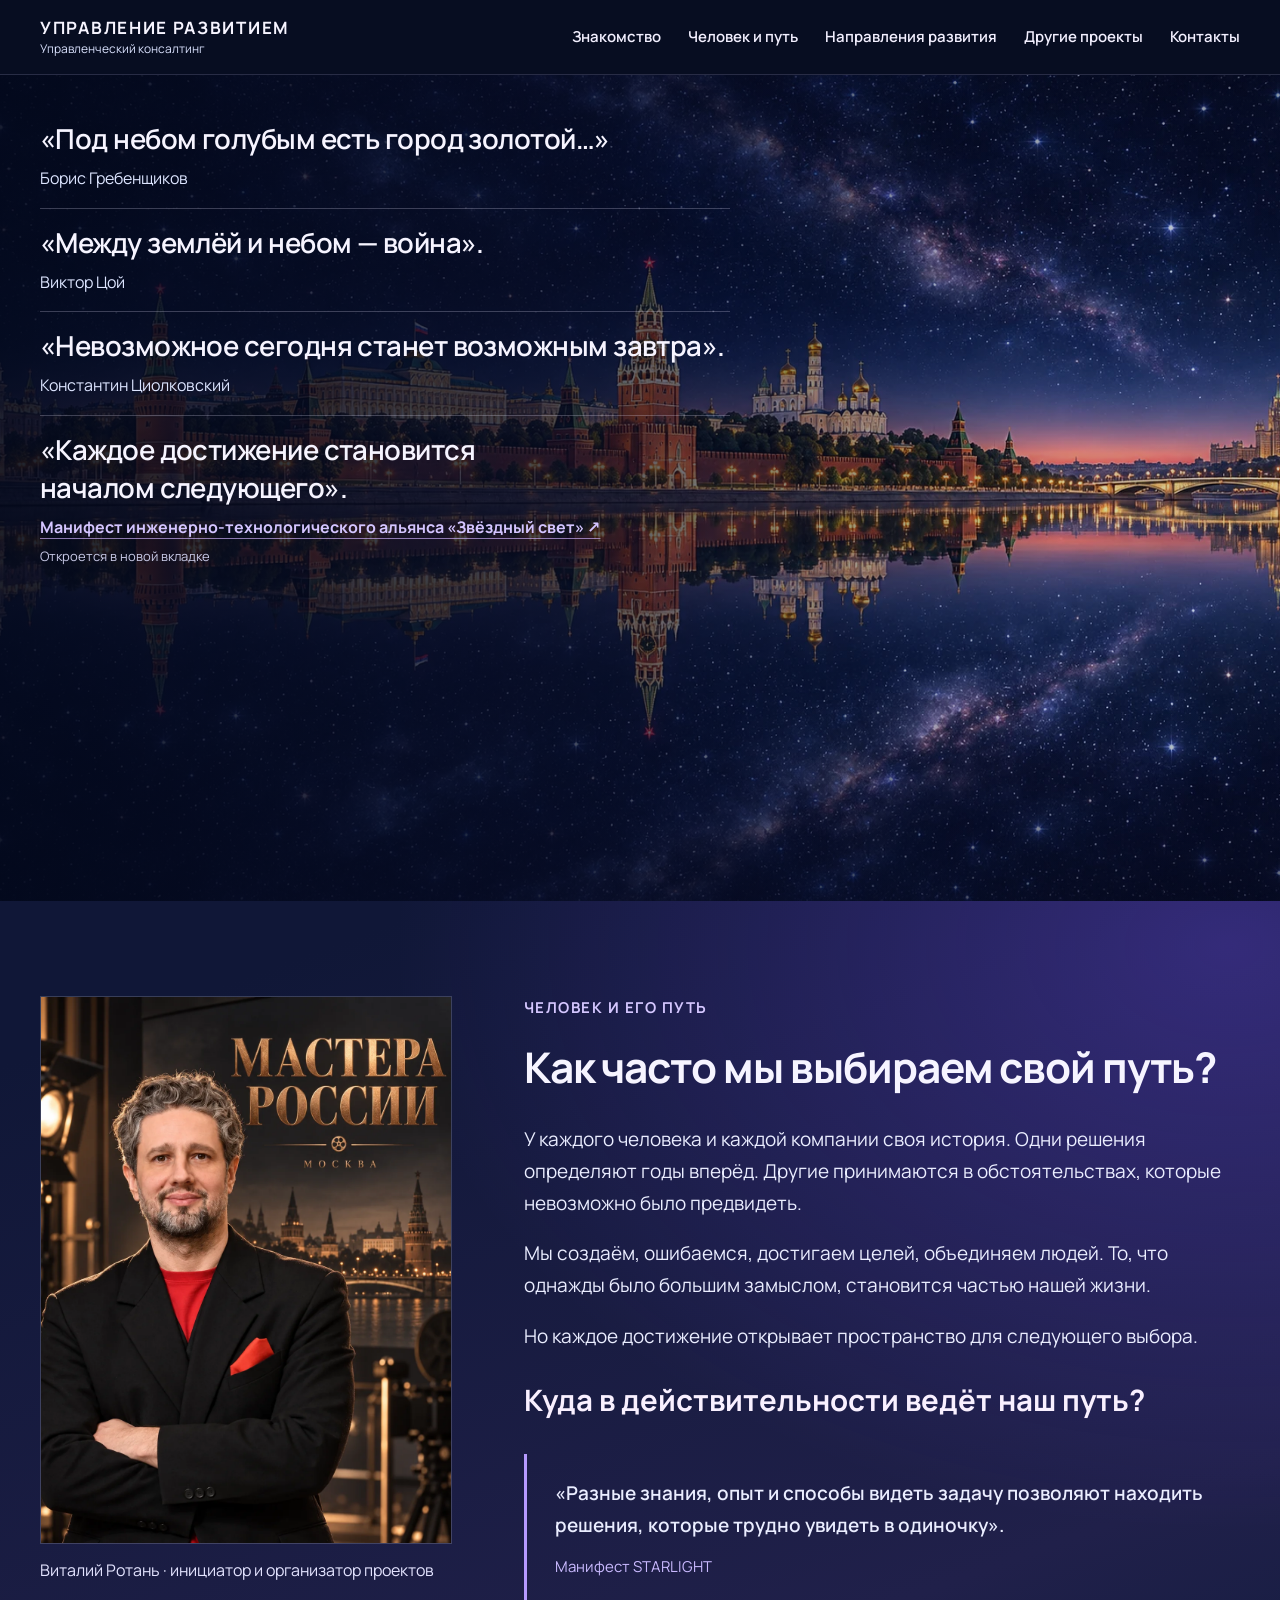
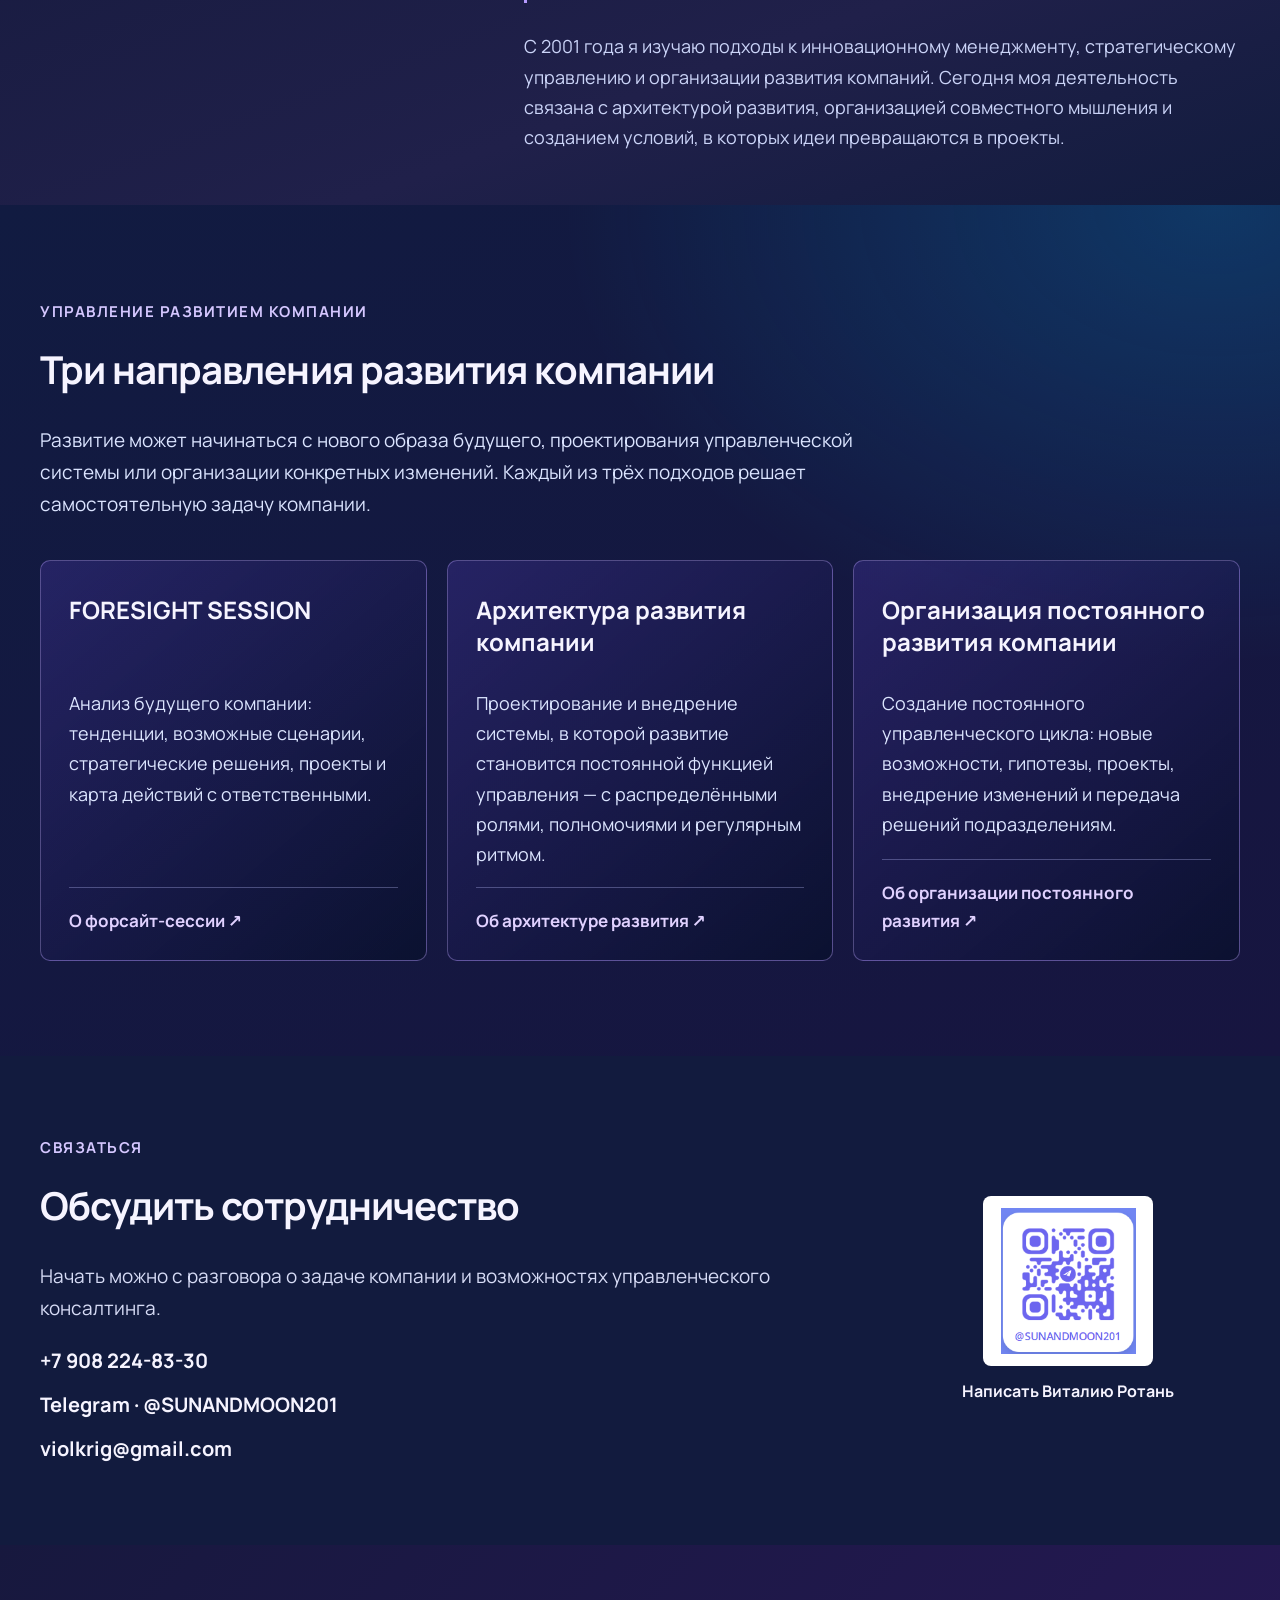
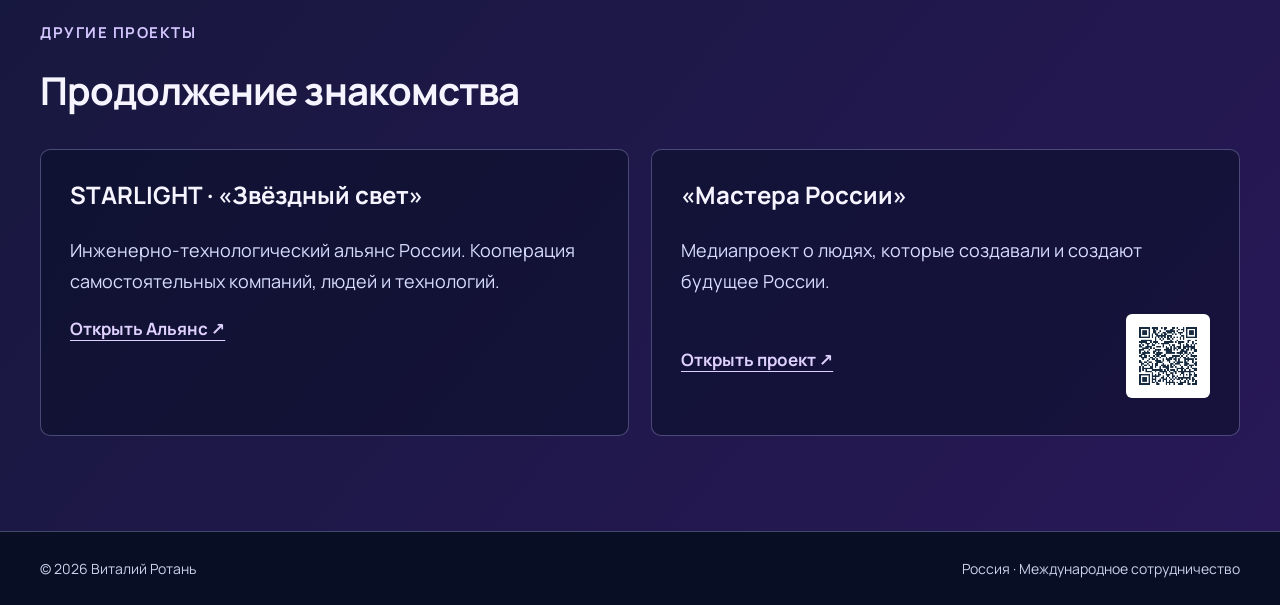
==== commit c0743b4a: "745" ====
--- a/index.html
+++ b/index.html
@@ -1,13 +1,14 @@
 <!DOCTYPE html>
 
-<html lang="ru"><head><meta charset="utf-8"/><meta content="width=device-width,initial-scale=1" name="viewport"/><meta content="Архитектура развития компаний, форсайт-сессии и организация проектов изменений. Виталий Ротань." name="description"/><title>Виталий Ротань — консалтинг и развитие компаний</title><link href="style.css" rel="stylesheet"/></head><body><header class="header"><div class="container header-inner"><a class="brand" href="index.html">РАЗВИТИЕ КОМПАНИЙ<small>Стратегия · организация · проекты</small></a><button aria-label="Открыть меню" class="mobile-menu" onclick="document.querySelector('.nav').classList.toggle('open')" type="button">Меню ☰</button><nav class="nav"><a href="index.html">Главная</a><a href="index.html#services">Услуги</a><a href="index.html#about">Подход</a><a href="index.html#projects">Проекты</a><a class="link-accent" href="index.html#contacts">Контакты</a></nav></div></header><main><section class="hero"><div class="container hero-grid"><div><div aria-label="Мысли о будущем и созидании" class="quote-sequence">
-<figure class="opening-quote"><blockquote>«Под небом голубым есть город золотой…»</blockquote><figcaption>Борис Гребенщиков</figcaption></figure>
-<figure class="opening-quote"><blockquote>«Между землёй и небом — война».</blockquote><figcaption>Виктор Цой</figcaption></figure>
-<figure class="opening-quote"><blockquote>«Невозможное сегодня станет возможным завтра».</blockquote><figcaption>Константин Циолковский</figcaption></figure>
-<figure class="opening-quote closing-quote"><blockquote>«Каждое достижение становится началом следующего».</blockquote><figcaption><a aria-label="Открыть манифест инженерно-технологического альянса Звёздный свет в новой вкладке" class="manifest-link" href="https://vitaliyrotan.github.io/starlight-site555/" rel="noopener noreferrer" target="_blank">Манифест инженерно-технологического альянса «Звёздный свет» <span aria-hidden="true">↗</span></a><span class="opens-new-tab">Откроется в новой вкладке</span></figcaption></figure>
-</div>
-<div class="hero-cta"><p class="hero-tagline">От образа будущего — к проектам, продуктам и результатам.</p><div class="buttons"><a class="btn dark" href="#services">Способы работы с развитием</a><a class="btn" href="#about">О подходе</a></div></div></div><div><img alt="Деловой портрет Виталия Ротань на фоне проекта Мастера России" class="hero-image" src="portrait.png"/><p class="photo-caption">Виталий Ротань · инициатор и организатор проектов</p></div></div></section>
-<section class="section"><div class="container two"><div><div class="overline">Совместная работа</div><h2>В совместной работе возникает новое качество мышления.</h2></div><div><p>Разные знания, опыт и способы видеть задачу позволяют находить решения, которые трудно увидеть в одиночку.</p><p>Работа с развитием компании начинается с задач и целей её собственников и руководителей. Для их решения соединяются необходимые управленческие подходы, компетенции и способы организации совместной работы.</p></div></div></section>
-<section class="section tint" id="services"><div class="container"><div class="overline">Управление развитием компании</div><h2>Как мы можем работать вместе</h2><p class="lead">Формат выбирается по задаче компании. Форсайт-сессия, архитектура развития и организация проектов развития — три самостоятельных способа работы.</p><div class="grid3"><a class="product" href="u1.html"><h3>FORESIGHT SESSION</h3><p>Корпоративная форсайт-сессия. Карта будущего, стратегические инициативы и дорожная карта развития компании.</p><span class="learn">О форсайт-сессии →</span></a><a class="product" href="u2.html"><h3>Архитектура развития компании</h3><p>Модель управления развитием: роли, процессы, приоритеты, ответственность и проектные механизмы.</p><span class="learn">Об архитектуре развития →</span></a><a class="product" href="u3.html"><h3>Организация проектов развития</h3><p>Организация подготовки, проверки, запуска и закрепления управленческих изменений в работе компании.</p><span class="learn">О проектах развития →</span></a></div></div></section>
-<section class="section deep"><div class="container"><div class="overline">Общий принцип</div><p class="statement">Каждое поколение получает возможность идти дальше тех, кто был до него.</p><p>Российские решения. Международные возможности.</p></div></section>
-<section class="section" id="about"><div class="container two"><div><div class="overline">Организация совместной работы</div><h2>Опыт, знания и компетенции — для решения конкретной задачи</h2><p class="lead">Виталий Ротань · Архитектор и организатор систем развития компаний.</p><p>Работаю с постановкой задач развития, проектированием форматов совместной работы собственников и руководителей, подбором компетенций и организацией исполнения согласованных решений.</p><p>Под конкретный проект формируется команда необходимых экспертов. Масштаб, состав работ и ответственность определяются в договоре.</p></div><div><ul class="rule-list"><li><strong>Работа с собственником и руководством</strong><span>Выяснить реальный запрос и уровень решений.</span></li><li><strong>Архитектура проекта</strong><span>Собрать метод, участников, этапы и ожидаемые результаты.</span></li><li><strong>Координация компетенций</strong><span>Объединить управленческий, технологический и отраслевой опыт.</span></li><li><strong>Результат, пригодный к действию</strong><span>Зафиксировать решения, ответственность и следующие шаги.</span></li></ul></div></div><div class="container"></div></section></main><section class="section tint" id="contacts"><div class="container contact-wrap"><div><div class="overline">Контакты</div><h2>Обсудить задачу компании</h2><p class="lead">Обсудим предмет работы, участников и подходящий формат. По итогам разговора подготовим индивидуальное предложение.</p><div class="contact-lines"><a href="tel:+79082248330">+7 908 224-83-30</a><a href="https://t.me/SUNANDMOON201" rel="noopener" target="_blank">Telegram · @SUNANDMOON201</a><a href="mailto:violkrig@gmail.com">violkrig@gmail.com</a></div></div><div class="qr-card"><a href="https://t.me/SUNANDMOON201" rel="noopener" target="_blank"><img alt="QR-код Telegram Виталия Ротань" src="telegram-qr.png"/></a><div><strong>Написать Виталию Ротань</strong><p class="small">Откройте Telegram по QR-коду или по ссылке.</p></div></div></div></section><section class="section projects-section" id="projects"><div class="container"><div class="overline">Другие проекты</div><h2>Совместное созидание — разные формы участия</h2><div class="projects-grid"><article class="project-card"><h3>STARLIGHT · Альянс «Звёздный свет»</h3><p>Инженерно-технологический альянс России. Объединение самостоятельных компаний, компетенций и возможностей для совместных проектов.</p><a class="textlink" href="https://vitaliyrotan.github.io/starlight-site555/" rel="noopener" target="_blank">Познакомиться с Альянсом →</a></article><article class="project-card"><div class="project-media"><a href="https://vitaliyrotan.github.io/masters-russia/#idea" rel="noopener" target="_blank"><img alt="QR-код проекта Мастера России" src="masters-qr.png"/></a><div><h3>«Мастера России»</h3><p>Медиапроект о людях, которые создавали и создают будущее России.</p><a class="textlink" href="https://vitaliyrotan.github.io/masters-russia/#idea" rel="noopener" target="_blank">Открыть проект →</a></div></div></article></div></div></section><footer class="footer"><div class="container footer-inner"><span>© 2026 Виталий Ротань. Консалтинговые услуги для компаний.</span><span>Российские решения. Международные возможности.</span></div></footer></body></html>+<html lang="ru"><head><meta charset="utf-8"/><meta content="width=device-width,initial-scale=1" name="viewport"/><meta content="Виталий Ротань. Архитектура развития компаний, форсайт-сессии, организация проектов развития. Совместное мышление и проекты." name="description"/><title>Виталий Ротань — развитие компаний</title><link href="style.css" rel="stylesheet"/></head>
+<body>
+<header class="header"><div class="container header-inner"><a class="brand" href="#hello">УПРАВЛЕНИЕ РАЗВИТИЕМ<small>Управленческий консалтинг</small></a><button aria-expanded="false" aria-label="Открыть меню" class="mobile-menu" onclick="let n=document.querySelector('.nav');n.classList.toggle('open');this.setAttribute('aria-expanded',n.classList.contains('open'))">Меню ☰</button><nav aria-label="Навигация" class="nav"><a href="#hello">Знакомство</a><a href="#approach">Человек и путь</a><a href="#directions">Направления развития</a><a href="#projects">Другие проекты</a><a href="#contacts">Контакты</a></nav></div></header>
+<main>
+<section aria-label="Знакомство" class="opening" id="hello"><div aria-label="Звёздное небо над Москвой и его зеркальное отражение в Москве-реке" class="opening-image" role="img"></div><div class="opening-shade"></div>
+<div class="container opening-content"><div class="opening-collection"><figure class="opening-quote"><blockquote>«Под небом голубым есть город золотой…»</blockquote><figcaption>Борис Гребенщиков</figcaption></figure><figure class="opening-quote"><blockquote>«Между землёй и небом — война».</blockquote><figcaption>Виктор Цой</figcaption></figure><figure class="opening-quote"><blockquote>«Невозможное сегодня станет возможным завтра».</blockquote><figcaption>Константин Циолковский</figcaption></figure><figure class="opening-quote"><blockquote>«Каждое достижение становится началом следующего».</blockquote><figcaption><a href="https://vitaliyrotan.github.io/starlight-site555/" rel="noopener noreferrer" target="_blank">Манифест инженерно-технологического альянса «Звёздный свет» <span aria-hidden="true">↗</span></a><span class="new-window">Откроется в новой вкладке</span></figcaption></figure></div></div>
+</section>
+<section class="path-section" id="approach"><div class="container path-grid"><figure class="portrait-frame"><img alt="Виталий Ротань на фоне проекта «Мастера России»" loading="lazy" src="portrait.png"/><figcaption>Виталий Ротань · инициатор и организатор проектов</figcaption></figure><div class="path-content"><div class="overline">Человек и его путь</div><h1>Как часто мы выбираем свой путь?</h1><p>У каждого человека и каждой компании своя история. Одни решения определяют годы вперёд. Другие принимаются в обстоятельствах, которые невозможно было предвидеть.</p><p>Мы создаём, ошибаемся, достигаем целей, объединяем людей. То, что однажды было большим замыслом, становится частью нашей жизни.</p><p>Но каждое достижение открывает пространство для следующего выбора.</p><p class="path-question">Куда в действительности ведёт наш путь?</p><div class="thought"><p>«Разные знания, опыт и способы видеть задачу позволяют находить решения, которые трудно увидеть в одиночку». </p><span>Манифест STARLIGHT</span></div><p class="personal">С 2001 года я изучаю подходы к инновационному менеджменту, стратегическому управлению и организации развития компаний. Сегодня моя деятельность связана с архитектурой развития, организацией совместного мышления и созданием условий, в которых идеи превращаются в проекты.</p></div></div></section>
+<section class="directions-section" id="directions"><div class="container"><div class="overline">Управление развитием компании</div><h2>Три направления развития компании</h2><p class="directions-intro">Развитие может начинаться с нового образа будущего, проектирования управленческой системы или организации конкретных изменений. Каждый из трёх подходов решает самостоятельную задачу компании.</p><div class="directions-grid"><article class="direction-card"><h3>FORESIGHT SESSION</h3><p>Анализ будущего компании: тенденции, возможные сценарии, стратегические решения, проекты и карта действий с ответственными.</p><a href="u1.html">О форсайт-сессии <span aria-hidden="true">↗</span></a></article><article class="direction-card"><h3>Архитектура развития компании</h3><p>Проектирование и внедрение системы, в которой развитие становится постоянной функцией управления — с распределёнными ролями, полномочиями и регулярным ритмом.</p><a href="u2.html">Об архитектуре развития <span aria-hidden="true">↗</span></a></article><article class="direction-card"><h3>Организация постоянного развития компании</h3><p>Создание постоянного управленческого цикла: новые возможности, гипотезы, проекты, внедрение изменений и передача решений подразделениям.</p><a href="u3.html">Об организации постоянного развития ↗</a></article></div></div></section>
+<section class="contacts-section" id="contacts"><div class="container contacts-grid"><div><div class="overline">Связаться</div><h2>Обсудить сотрудничество</h2><p>Начать можно с разговора о задаче компании и возможностях управленческого консалтинга.</p><div class="contact-links"><a href="tel:+79082248330">+7 908 224-83-30</a><a href="https://t.me/SUNANDMOON201" rel="noopener noreferrer" target="_blank">Telegram · @SUNANDMOON201</a><a href="mailto:violkrig@gmail.com">violkrig@gmail.com</a></div></div><a class="qr-wrap" href="https://t.me/SUNANDMOON201" rel="noopener noreferrer" target="_blank"><img alt="QR-код Telegram Виталия Ротань" loading="lazy" src="telegram-qr.png"/><span>Написать Виталию Ротань</span></a></div></section>
+<section class="projects-section" id="projects"><div class="container"><div class="overline">Другие проекты</div><h2>Продолжение знакомства</h2><div class="projects-grid"><article class="project"><h3>STARLIGHT · «Звёздный свет»</h3><p>Инженерно-технологический альянс России. Кооперация самостоятельных компаний, людей и технологий.</p><a href="https://vitaliyrotan.github.io/starlight-site555/" rel="noopener noreferrer" target="_blank">Открыть Альянс ↗</a></article><article class="project"><h3>«Мастера России»</h3><p>Медиапроект о людях, которые создавали и создают будущее России.</p><div class="project-line"><a href="https://vitaliyrotan.github.io/masters-russia/#idea" rel="noopener noreferrer" target="_blank">Открыть проект ↗</a><a href="https://vitaliyrotan.github.io/masters-russia/#idea" rel="noopener noreferrer" target="_blank"><img alt="QR-код проекта «Мастера России»" loading="lazy" src="masters-qr.png"/></a></div></article></div></div></section>
+</main><footer class="footer"><div class="container footer-inner"><span>© 2026 Виталий Ротань</span><span>Россия · Международное сотрудничество</span></div></footer></body></html>
--- a/style.css
+++ b/style.css
@@ -1,55 +1,18 @@
+@import url('https://fonts.googleapis.com/css2?family=Manrope:wght@400;500;600;700;800&display=swap');
+:root{--base:#0A1028;--bg:#10183E;--ink:#F6F4FF;--muted:#D9E1FD;--cyan:#00A5E9;--lilac:#B69AFF;--violet:#714DF2;--violet2:#4F29C7;--sun:#FFF500;--border:rgba(190,193,255,.32);--font:Manrope,system-ui,Arial,sans-serif}*{box-sizing:border-box}html{scroll-behavior:smooth;scroll-padding-top:86px}body{margin:0;background:var(--base);color:var(--ink);font:18px/1.65 var(--font)}a{color:inherit;text-decoration:none}a:focus-visible,button:focus-visible{outline:3px solid var(--sun);outline-offset:5px}p,h1,h2,h3,figure{margin-top:0}p{font-size:19px;line-height:1.68}h1,h2{font-weight:700;letter-spacing:-.025em;line-height:1.23}h1{font-size:clamp(33px,3.3vw,46px)}h2{font-size:clamp(31px,3vw,40px)}h3{font-size:24px;line-height:1.35}.container{width:min(100% - 80px,1230px);margin-inline:auto}.header{position:sticky;top:0;z-index:30;background:rgba(8,13,34,.93);border-bottom:1px solid rgba(210,210,255,.16);backdrop-filter:blur(15px)}.header-inner{min-height:74px;display:flex;align-items:center;justify-content:space-between;gap:32px}.brand{font-size:17px;font-weight:700;letter-spacing:.1em;line-height:1.15}.brand small{display:block;font-size:12px;color:var(--muted);font-weight:400;letter-spacing:0;margin-top:5px}.nav{display:flex;align-items:center;gap:27px}.nav a{font-size:15px;font-weight:600;color:#f3f0ff}.nav a:hover,.opening-quote a:hover{color:var(--sun)}.mobile-menu{display:none;color:var(--ink);background:transparent;border:1px solid var(--border);font:600 15px var(--font);padding:10px}.opening{position:relative;min-height:calc(100svh - 74px);overflow:hidden;display:flex;flex-direction:column;justify-content:space-between;background:#091229}.opening-image{position:absolute;inset:0;background-image:url('moscow-stars.webp');background-position:center 47%;background-size:cover;filter:saturate(1.22)}.opening-shade{position:absolute;inset:0;background:linear-gradient(90deg,rgba(3,9,29,.89) 0%,rgba(6,11,35,.76) 40%,rgba(12,16,49,.17) 83%),linear-gradient(0deg,rgba(5,8,27,.58),transparent 24%,transparent 75%,rgba(4,8,28,.33))}.opening-content{position:relative;z-index:1;padding-top:clamp(35px,5vh,75px);padding-bottom:64px}.opening-collection{max-width:690px}.opening-quote{margin:0;padding:15px 0 16px;border-bottom:1px solid rgba(233,229,255,.24)}.opening-quote:first-child{padding-top:0}.opening-quote:last-child{border-bottom:none}.opening-quote blockquote{margin:0 0 7px;font-size:clamp(21px,2.15vw,29px);font-weight:600;letter-spacing:-.02em;line-height:1.39;text-wrap:balance}.opening-quote figcaption{font-size:16px;color:#DDE5FF}.opening-quote figcaption a{color:#d4c5ff;text-decoration:underline;text-decoration-color:rgba(207,178,255,.65);text-underline-offset:5px;font-weight:700}.new-window{display:block;font-size:13px;color:#c8c9e6;margin-top:5px}.path-section{background:radial-gradient(ellipse at 96% 5%,rgba(113,77,242,.33),transparent 48%),linear-gradient(160deg,#101737 12%,#20204a 75%,#121c3e);padding:95px 0 35px}.path-grid{display:grid;grid-template-columns:minmax(270px,.73fr) minmax(480px,1.27fr);gap:72px;align-items:start}.portrait-frame{margin:0;position:relative}.portrait-frame img{width:100%;height:auto;max-height:700px;object-fit:contain;display:block;border:1px solid rgba(255,255,255,.17)}.portrait-frame figcaption{margin-top:14px;font-size:16px;line-height:1.5;color:#e4e4ff}.overline{font-size:15px;font-weight:700;letter-spacing:.1em;text-transform:uppercase;color:#d5c7ff;margin-bottom:21px}.path-content h1{margin-bottom:30px}.path-content p{color:#eaedff}.path-question{font-size:clamp(25px,2.3vw,32px);line-height:1.45;font-weight:700;color:#f9f0ff!important;margin:26px 0 32px}.thought{padding:24px 0 23px 28px;border-left:3px solid var(--lilac);margin-bottom:28px}.thought p{font-size:19px;font-weight:600;margin-bottom:9px}.thought span{font-size:15px;color:#cabaff}.personal{font-size:18px!important;color:#cbd4f8!important}.section-next{display:flex;justify-content:end;padding-top:24px}.section-next a{font-size:16px;color:#d4c5ff}.directions-section{background:radial-gradient(ellipse at 95% 0%,rgba(0,165,233,.22),transparent 38%),linear-gradient(150deg,#111b41 0%,#171540 100%);padding:95px 0}.directions-intro{max-width:820px;color:#dbe4ff}.directions-grid{display:grid;grid-template-columns:repeat(3,minmax(0,1fr));gap:20px;margin-top:39px}.direction-card{min-height:370px;padding:33px 28px 25px;border:1px solid rgba(190,165,255,.38);border-radius:10px;background:linear-gradient(140deg,rgba(113,77,242,.2),rgba(6,15,40,.65));display:flex;flex-direction:column}.direction-num{font-size:16px;color:var(--lilac);font-weight:700;margin-bottom:25px}.direction-card h3{min-height:70px}.direction-card p{font-size:18px;color:#dce5ff}.direction-card a{margin-top:auto;font-size:17px;color:#e0d1ff;font-weight:700;border-top:1px solid var(--border);padding-top:19px}.direction-card:hover{border-color:var(--sun)}.contacts-section{background:#121b3e;padding:80px 0}.contacts-grid{display:grid;grid-template-columns:1.4fr .6fr;gap:55px;align-items:center}.contacts-grid p{color:#d7dcf6}.contact-links{display:flex;flex-direction:column;align-items:start;gap:11px;font-size:20px;font-weight:700}.contact-links a:hover{color:var(--sun)}.qr-wrap{display:flex;flex-direction:column;align-items:center;gap:12px;font-size:16px;font-weight:700;text-align:center}.qr-wrap img{width:170px;height:170px;background:white;padding:12px;border-radius:8px;object-fit:contain}.projects-section{padding:76px 0 95px;background:linear-gradient(130deg,#17183e,#281857)}.projects-grid{display:grid;grid-template-columns:repeat(2,minmax(0,1fr));gap:22px;margin-top:35px}.project{padding:29px;background:rgba(12,14,42,.58);border:1px solid var(--border);border-radius:10px}.project p{font-size:18px;color:#d8ddff}.project a{font-weight:700;color:#dfd1ff;font-size:17px;text-decoration:underline;text-underline-offset:5px}.project-line{display:flex;justify-content:space-between;align-items:center;gap:17px}.project-line img{width:84px;height:84px;object-fit:contain;background:white;padding:7px;border-radius:6px}.footer{padding:25px 0;border-top:1px solid var(--border);font-size:14px;color:#cbd2ec;background:#080e24}.footer-inner{display:flex;justify-content:space-between;gap:20px}
+/* linked service pages remain fully substantive while adopting V6 typography and contrast */
+.section{padding:80px 0}.section.tint{background:#172048}.section.deep{background:#28205b}.two{display:grid;grid-template-columns:1fr 1fr;gap:55px}.lead{font-size:20px;color:#e0e5ff}.small{font-size:16px}.subhero{padding:75px 0;background:linear-gradient(135deg,#111631,#2c2058)}.subhero-layout{display:grid;grid-template-columns:1.25fr .75fr;gap:55px;align-items:center}.subhero-photo{margin:0}.subhero-photo img{width:100%;display:block;max-height:550px;object-fit:contain}.subhero h1{font-size:clamp(33px,3.3vw,46px)}.eyebrow{font-size:15px;letter-spacing:.07em;color:#d5c7ff;font-weight:700;margin-bottom:18px}.personal-intro{font-size:18px;color:#dce2fc}.buttons{display:flex;flex-wrap:wrap;gap:14px;margin-top:25px}.btn{display:inline-flex;min-height:50px;padding:12px 19px;border:1px solid rgba(255,255,255,.5);border-radius:6px;font-size:17px;align-items:center;justify-content:center}.btn.dark{background:var(--violet2)}.btn:hover{border-color:var(--sun)}.steps{display:grid;grid-template-columns:repeat(2,1fr);gap:18px}.step,.result{background:rgba(255,255,255,.045);border:1px solid var(--border);padding:25px}.step h3,.result h3{font-size:23px}.step p,.result p{font-size:18px;color:#d7defb}.step .n{font-size:16px;color:var(--lilac)}.results{display:grid;grid-template-columns:repeat(3,1fr);gap:17px}.banner{border-left:3px solid var(--lilac);margin-top:28px;padding:25px;background:rgba(113,77,242,.15)}.banner p{font-size:18px}.mini-link,.textlink{display:inline-block;color:#dfceff;font-weight:700;text-decoration:underline;text-underline-offset:4px;font-size:17px;margin-top:14px}.contact-wrap{display:grid;grid-template-columns:1.3fr .7fr;gap:40px;align-items:center}.contact-lines{display:flex;flex-direction:column;gap:12px;font-size:20px;font-weight:700}.qr-card{display:flex;align-items:center;gap:20px}.qr-card img{width:120px;height:120px;object-fit:contain;background:white;padding:7px}.grid3{display:grid;grid-template-columns:repeat(3,1fr);gap:16px}.product{border:1px solid var(--border);padding:25px}.product p{font-size:18px}.product .learn{font-size:17px;color:#d8c6ff}.rule-list{list-style:none;padding:0}.rule-list li{border-bottom:1px solid var(--border);padding:16px 0}.rule-list strong{display:block;font-size:19px}.rule-list span{font-size:17px;color:#dde3ff}
+@media(max-width:920px){.container{width:min(100% - 48px,1200px)}.header-inner{gap:14px}.nav{gap:15px}.nav a{font-size:14px}.path-grid{grid-template-columns:300px 1fr;gap:37px}.directions-grid{gap:12px}.direction-card{padding:25px 18px}}
+@media(max-width:740px){body{font-size:17px}.container{width:min(100% - 36px,1200px)}p{font-size:18px}.header-inner{min-height:66px}.mobile-menu{display:block}.nav{display:none;position:absolute;top:66px;left:0;right:0;background:#0c1333;padding:15px 22px 25px;border-bottom:1px solid var(--border);flex-direction:column;align-items:stretch;gap:3px}.nav.open{display:flex}.nav a{padding:12px 0;font-size:17px}.opening{min-height:calc(100svh - 66px)}.opening-content{padding-top:35px;padding-bottom:44px}.opening-shade{background:linear-gradient(90deg,rgba(4,7,30,.89),rgba(4,7,30,.65)),linear-gradient(0deg,rgba(5,6,25,.6),transparent 35%)}.opening-quote blockquote{font-size:clamp(21px,4.3vw,25px)}.opening-quote{padding:13px 0}.opening-quote figcaption{font-size:15px}.path-section,.directions-section,.contacts-section,.projects-section{padding:55px 0}.path-grid,.directions-grid,.contacts-grid,.projects-grid,.subhero-layout,.two,.steps,.results,.grid3,.contact-wrap{grid-template-columns:1fr}.path-grid{gap:35px}.portrait-frame{max-width:410px}.path-content h1{font-size:34px}.direction-card{min-height:280px}.direction-card h3{min-height:0}.direction-card .direction-num{margin-bottom:12px}.contact-links{font-size:19px}.footer-inner{flex-direction:column;gap:6px}.qr-wrap{align-items:flex-start;text-align:left}.subhero{padding:45px 0}.buttons{flex-direction:column}.btn{width:100%}.qr-card{align-items:flex-start}.qr-card img{width:95px;height:95px}}
+@media(prefers-reduced-motion:reduce){html{scroll-behavior:auto}}
 
-@import url('https://fonts.googleapis.com/css2?family=Manrope:wght@400;500;600;700;800&display=swap');
-:root{--ink:#162538;--mid:#44566a;--pale:#f5f6f5;--line:#dfe5e6;--accent:#b28a51;--deep:#132f43;--white:#fff}*{box-sizing:border-box}html{scroll-behavior:smooth}body{margin:0;font-family:Manrope,Arial,sans-serif;color:var(--ink);background:white;line-height:1.62}a{color:inherit;text-decoration:none}button{font:inherit}.container{max-width:1170px;margin:auto;padding:0 38px}.header{position:sticky;top:0;z-index:20;background:rgba(255,255,255,.96);border-bottom:1px solid var(--line);backdrop-filter:blur(16px)}.header-inner{display:flex;align-items:center;justify-content:space-between;min-height:77px;gap:22px}.brand{font-size:16px;letter-spacing:.05em;font-weight:800;line-height:1.25}.brand small{display:block;font-weight:500;letter-spacing:0;font-size:10px;color:var(--mid)}.nav{display:flex;gap:25px;align-items:center}.nav a{font-size:12px;font-weight:700}.nav a:hover{color:#946d3b}.link-accent{color:#987043!important}.hero{padding:80px 0 77px;background:radial-gradient(circle at 80% 13%,#f0efeb,transparent 45%),#fafaf8}.eyebrow{font-size:11px;text-transform:uppercase;letter-spacing:.18em;color:#906e45;font-weight:800}.hero-grid{display:grid;grid-template-columns:1.12fr .88fr;gap:70px;align-items:center}h1,h2,h3,p{margin-top:0}h1{font-size:clamp(38px,4.5vw,64px);line-height:1.12;letter-spacing:-.052em;margin:19px 0 23px;font-weight:800}h2{font-size:clamp(29px,3vw,42px);line-height:1.2;letter-spacing:-.045em;margin:0 0 22px}h3{font-size:21px;letter-spacing:-.025em;line-height:1.3}.lead{font-size:17px;line-height:1.8;color:var(--mid);max-width:650px}.small{font-size:13px;color:var(--mid)}.buttons{display:flex;gap:12px;flex-wrap:wrap;margin-top:29px}.btn{display:inline-flex;justify-content:center;align-items:center;min-height:48px;padding:12px 22px;border:1px solid var(--deep);font-size:12px;font-weight:800;border-radius:3px;transition:.15s}.btn.dark{background:var(--deep);color:white}.btn:hover{transform:translateY(-2px)}.hero-image{width:100%;max-height:540px;object-fit:cover;object-position:center 16%;display:block;box-shadow:0 23px 60px #182f3f24}.photo-caption{margin:10px 0 0;color:var(--mid);font-size:11px}.section{padding:87px 0}.section.tint{background:#f5f6f6}.section.deep{background:var(--deep);color:white}.section.deep p{color:#d1dde2}.overline{font-size:11px;letter-spacing:.13em;text-transform:uppercase;color:#a47d4b;font-weight:800;margin-bottom:12px}.intro{max-width:770px}.intro p{font-size:16px;color:var(--mid)}.grid3{display:grid;grid-template-columns:repeat(3,1fr);gap:20px;margin-top:38px}.product{border:1px solid var(--line);padding:28px 25px 24px;min-height:310px;display:flex;flex-direction:column;background:white}.product .num{color:#a07d4a;font-weight:800;font-size:12px}.product p{font-size:13.5px;color:var(--mid);line-height:1.75}.product .learn{margin-top:auto;font-weight:800;font-size:12px;padding-top:22px;color:var(--deep)}.product:hover{border-color:#b39465;box-shadow:0 12px 35px #10263c10}.statement{font-size:clamp(24px,3vw,38px);max-width:900px;line-height:1.43;font-weight:700;letter-spacing:-.03em}.two{display:grid;grid-template-columns:1fr 1fr;gap:65px;align-items:start}.rule-list{list-style:none;margin:0;padding:0}.rule-list li{padding:17px 0;border-bottom:1px solid var(--line)}.rule-list strong{display:block;font-size:15px}.rule-list span{display:block;color:var(--mid);font-size:13px;margin-top:6px}.identity{display:grid;grid-template-columns:150px 1fr;gap:34px;align-items:center}.identity img{width:150px;height:192px;object-fit:cover;object-position:center 9%}.project-callout{display:flex;align-items:center;gap:28px;border-top:1px solid var(--line);padding-top:29px;margin-top:36px}.project-callout img{width:100px;height:100px;object-fit:contain}.project-callout p{font-size:13px;color:var(--mid);margin-bottom:7px}.textlink{font-weight:800;font-size:13px;color:#966e3c;text-decoration:underline;text-underline-offset:4px}.contact-wrap{display:grid;grid-template-columns:1.3fr .7fr;gap:45px;align-items:center}.contact-lines{display:flex;flex-direction:column;gap:15px;font-size:18px;font-weight:700}.contact-lines a:hover{text-decoration:underline}.qr-card{display:flex;align-items:center;gap:20px}.qr-card img{width:135px;height:135px;object-fit:contain}.footer{border-top:1px solid var(--line);padding:23px 0;background:#fafafa;color:#667887;font-size:11px}.footer-inner{display:flex;justify-content:space-between;gap:12px}.subhero{padding:75px 0 72px;background:#f7f8f7}.subhero h1{max-width:950px}.subhero .lead{max-width:850px}.steps{counter-reset:step;display:grid;grid-template-columns:repeat(2,1fr);gap:18px;margin-top:35px}.step{padding:28px;border:1px solid var(--line);background:white}.step .n{font-size:12px;color:#a07d4a;font-weight:800}.step h3{margin:10px 0}.step p{font-size:13px;color:var(--mid);margin:0}.results{display:grid;grid-template-columns:repeat(3,1fr);gap:18px}.result{padding:23px;border-left:2px solid var(--accent);background:#fff}.result h3{font-size:16px}.result p{font-size:13px;color:var(--mid)}.banner{background:#f2f3f1;border-left:3px solid var(--accent);padding:27px 30px;margin-top:35px;font-size:15px}.mini-link{display:inline-block;margin-top:17px;font-size:12px;font-weight:800;text-decoration:underline;text-underline-offset:3px}.mobile-menu{display:none}.no-wrap{white-space:nowrap}
-@media(max-width:840px){.container{padding:0 22px}.nav{gap:15px}.nav a{font-size:11px}.hero{padding:50px 0}.hero-grid{grid-template-columns:1fr;gap:28px}.hero-image{max-height:440px;object-fit:contain;object-position:left}.grid3,.results{grid-template-columns:1fr}.product{min-height:auto}.section{padding:62px 0}.two,.contact-wrap{grid-template-columns:1fr;gap:26px}.steps{grid-template-columns:1fr}.identity{grid-template-columns:110px 1fr;gap:18px}.identity img{width:110px;height:145px}.project-callout{gap:13px}.project-callout img{width:72px;height:72px}.contact-lines{font-size:15px}}
-@media(max-width:570px){.header-inner{min-height:66px}.nav{display:none}.mobile-menu{display:block;background:transparent;border:0;color:var(--deep);font-weight:800;cursor:pointer}.nav.open{display:flex;position:absolute;top:65px;left:0;right:0;flex-direction:column;align-items:flex-start;gap:0;padding:12px 22px 20px;background:white;border-bottom:1px solid var(--line)}.nav.open a{padding:10px 0;width:100%;font-size:13px}h1{font-size:36px}.lead{font-size:15px}.buttons{flex-direction:column;align-items:stretch}.btn{width:100%}.contact-wrap{gap:24px}.footer-inner{flex-direction:column}.qr-card img{width:110px;height:110px}}
+/* V10: concise next-step questions after deliverables. */
+.results-four{grid-template-columns:repeat(2,minmax(0,1fr))}
+#contacts h2{max-width:780px;text-wrap:balance}
+#contacts .contact-lines>.btn{align-self:flex-start;background:var(--violet2);border-color:var(--lilac);margin:4px 0 12px;font-weight:700;text-align:center}
+@media(max-width:740px){.results-four{grid-template-columns:1fr}#contacts .contact-lines>.btn{align-self:stretch}}
 
-.subhero-layout{display:grid;grid-template-columns:1.2fr .8fr;gap:56px;align-items:center}.subhero-photo{margin:0;max-width:350px;justify-self:end}.subhero-photo img{width:100%;height:auto;display:block;box-shadow:0 22px 45px #1b2b3a19}.personal-intro{font-size:15px;line-height:1.8;color:var(--mid);max-width:670px;margin-top:12px}.subhero-layout h1{font-size:clamp(34px,3.9vw,53px)}@media(max-width:840px){.subhero-layout{grid-template-columns:1fr;gap:26px}.subhero-photo{justify-self:start;max-width:320px}}
-
-/* Site V4: ровная типографика и выбранные цветовые акценты */
-:root{--ink:#1b1b25;--mid:#303440;--pale:#f4faff;--line:#dce8f0;--accent:#714DF2;--deep:#00A5E9;--white:#fff}
-body{color:var(--ink);font-size:20px;line-height:1.58}
-.header{background:rgba(255,255,255,.97)}
-.brand{font-size:18px;letter-spacing:.005em}.brand small{font-size:14px;color:#303440}
-.nav a{font-size:16px}.nav a:hover,.link-accent{color:#714DF2!important}
-.hero{background:linear-gradient(112deg,#fff 55%,#eaf8ff 100%);padding:58px 0}
-.hero-grid{grid-template-columns:1.12fr .88fr;gap:45px}
-.eyebrow,.overline{font-size:16px;letter-spacing:.045em;color:#714DF2}
-h1{font-size:clamp(33px,3.4vw,46px);letter-spacing:-.028em;line-height:1.22;margin:18px 0 22px}
-h2{font-size:clamp(28px,2.8vw,36px);letter-spacing:-.025em;line-height:1.27}
-h3{font-size:25px;letter-spacing:-.01em;line-height:1.35}
-p,.lead,.intro p{font-size:20px;line-height:1.66;color:var(--mid)}
-.small,.personal-intro{font-size:18px}.hero .lead{font-size:20px;line-height:1.6}
-.btn{font-size:17px;font-weight:700;min-height:52px;border-radius:5px;border-color:#00A5E9}
-.btn.dark{background:#00A5E9;color:#121212}
-.photo-caption{font-size:17px;color:#25252b}
-.section{padding:65px 0}.section.tint{background:#eef9ff}.section.deep{background:#e5f7ff;color:#1b1b25}
-.section.deep p{color:#303440}.statement{font-size:clamp(28px,2.9vw,37px)}
-.grid3{gap:17px;margin-top:32px}.product{min-height:310px;padding:27px 23px;border-radius:6px}
-.product p,.step p,.result p,.project-callout p{font-size:18px;line-height:1.57}
-.product .learn,.textlink,.mini-link{font-size:17px;color:#4F29C7}
-.rule-list strong{font-size:20px}.rule-list span{font-size:18px}
-.contact-lines{font-size:21px}.footer{font-size:15px}
-.subhero{background:#f0faff}.subhero-layout h1{font-size:clamp(34px,3.4vw,46px)}
-.step .n{color:#714DF2}.banner{background:#f0faff}.result{border-left-color:#714DF2}
-.projects-section{background:white}.projects-grid{display:grid;grid-template-columns:1fr 1fr;gap:20px;margin-top:22px}
-.project-card{border:1px solid var(--line);border-radius:6px;padding:28px;min-height:215px}
-.project-card p{font-size:18px}.project-media{display:flex;align-items:center;gap:20px}.project-media img{width:112px;height:112px;object-fit:contain}
-@media(max-width:840px){.hero-grid,.projects-grid{grid-template-columns:1fr}.nav a{font-size:14px}.product{min-height:auto}}
-@media(max-width:570px){body{font-size:18px}.brand{font-size:16px}.brand small{font-size:12px}h1{font-size:34px}h2{font-size:29px}h3{font-size:23px}.lead,p,.hero .lead{font-size:18px}.overline,.eyebrow{font-size:14px}.btn{font-size:17px}.nav.open a{font-size:17px}.project-media{align-items:flex-start}.project-media img{width:85px;height:85px}.section{padding:49px 0}.hero{padding:42px 0}}
-
-/* Site V5: четыре строки вступления; равная и доступная типографика */
-.hero-grid{align-items:start;gap:40px}
-.quote-sequence{display:flex;flex-direction:column;gap:0}
-.opening-quote{margin:0;padding:12px 0 13px;border-bottom:1px solid #dce8f0}
-.opening-quote:first-child{padding-top:0}
-.opening-quote blockquote{margin:0 0 5px;font-size:clamp(21px,2.0vw,27px);line-height:1.36;letter-spacing:-.015em;font-weight:650;color:#181a22}
-.opening-quote figcaption{font-size:16px;line-height:1.5;color:#555862}
-.closing-quote blockquote{font-weight:750}
-.manifest-link{color:#4F29C7;text-decoration:underline;text-decoration-thickness:1px;text-underline-offset:4px;font-weight:650}
-.manifest-link:hover,.manifest-link:focus-visible{color:#714DF2}
-.opens-new-tab{display:block;font-size:14px;color:#555862;margin-top:3px}
-.hero-cta{padding-top:13px}
-.hero-tagline{font-size:19px;line-height:1.5;color:#303440;margin-bottom:5px}
-.hero-cta .buttons{margin-top:16px}
-@media(max-width:570px){.opening-quote blockquote{font-size:22px}.opening-quote figcaption{font-size:16px}.opens-new-tab{font-size:14px}.hero-tagline{font-size:18px}}
+/* V11: balanced typography for the closing invitation on the three service pages. */
+.contact-wrap .overline{font-size:17px;letter-spacing:.055em;margin-bottom:15px}
+.contact-wrap h2{font-size:20px;line-height:1.5;letter-spacing:0;font-weight:600}
+@media(max-width:740px){.contact-wrap h2{font-size:20px}}
